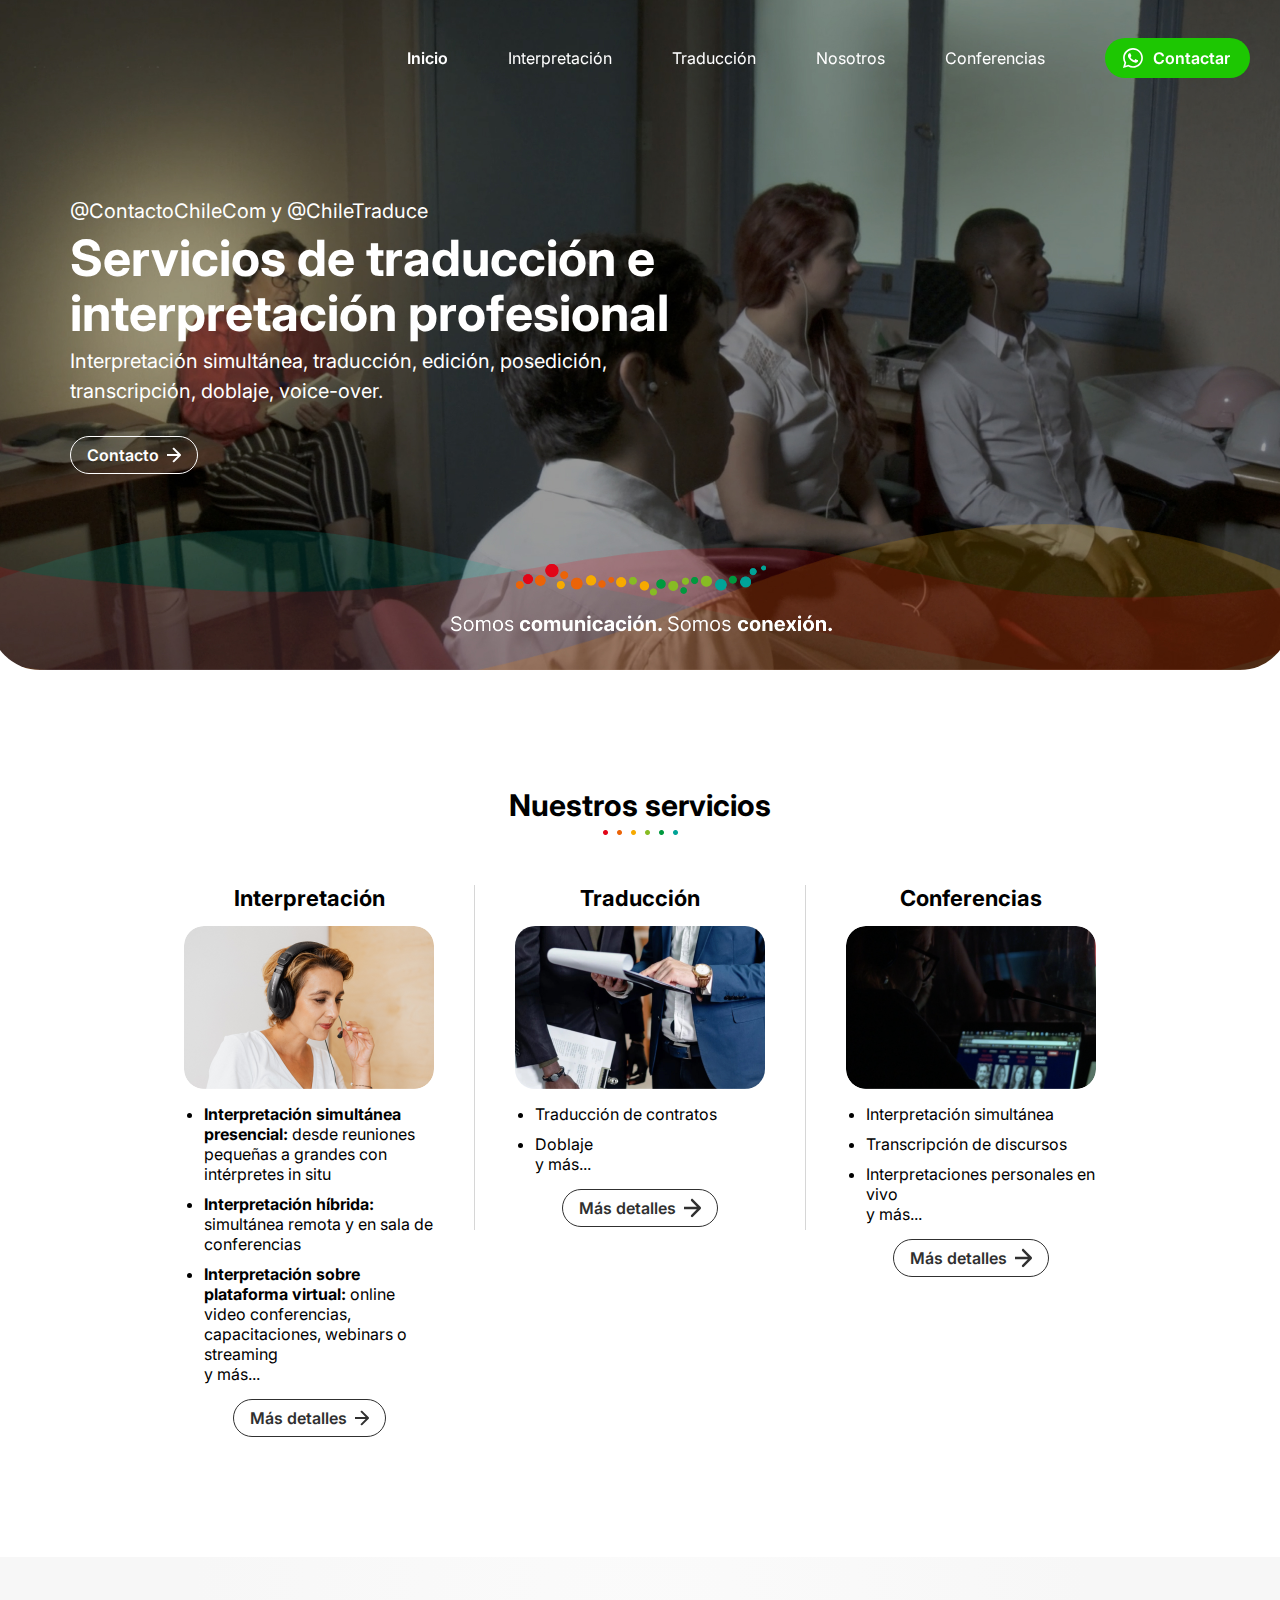
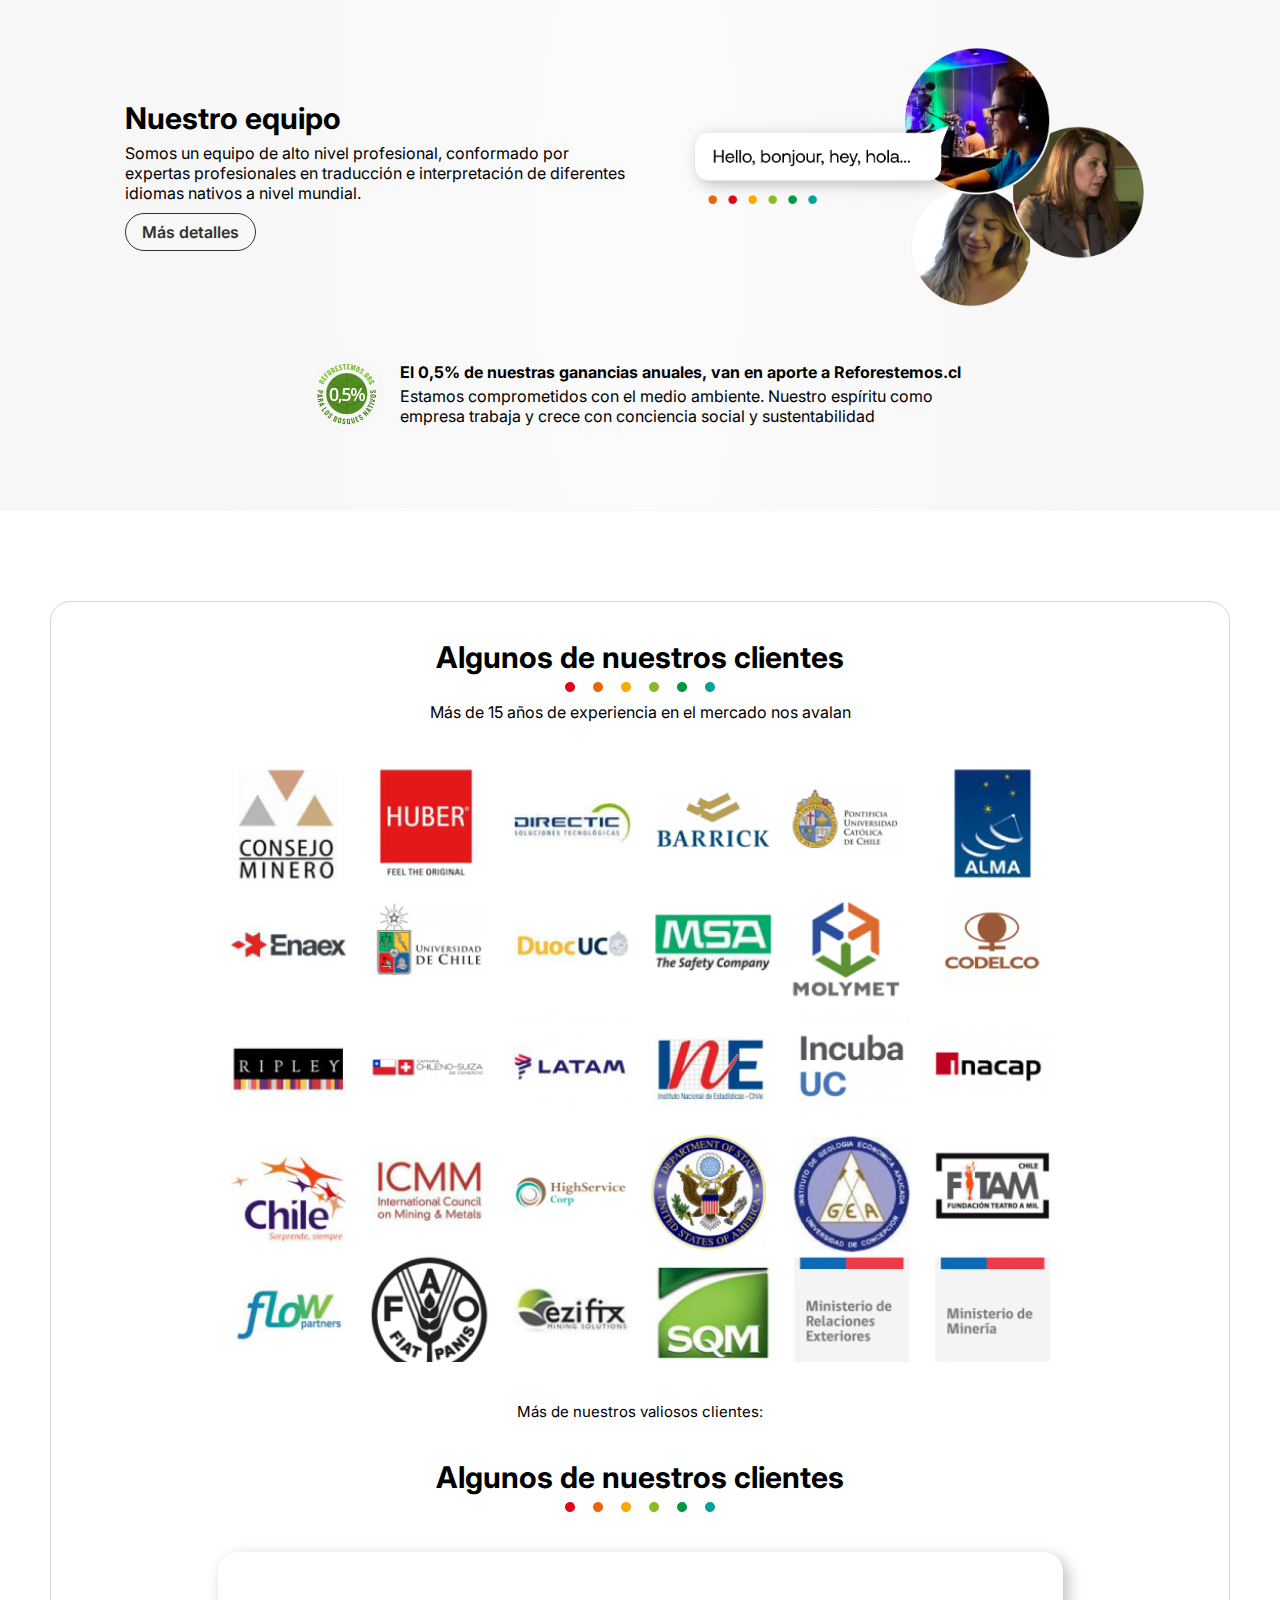
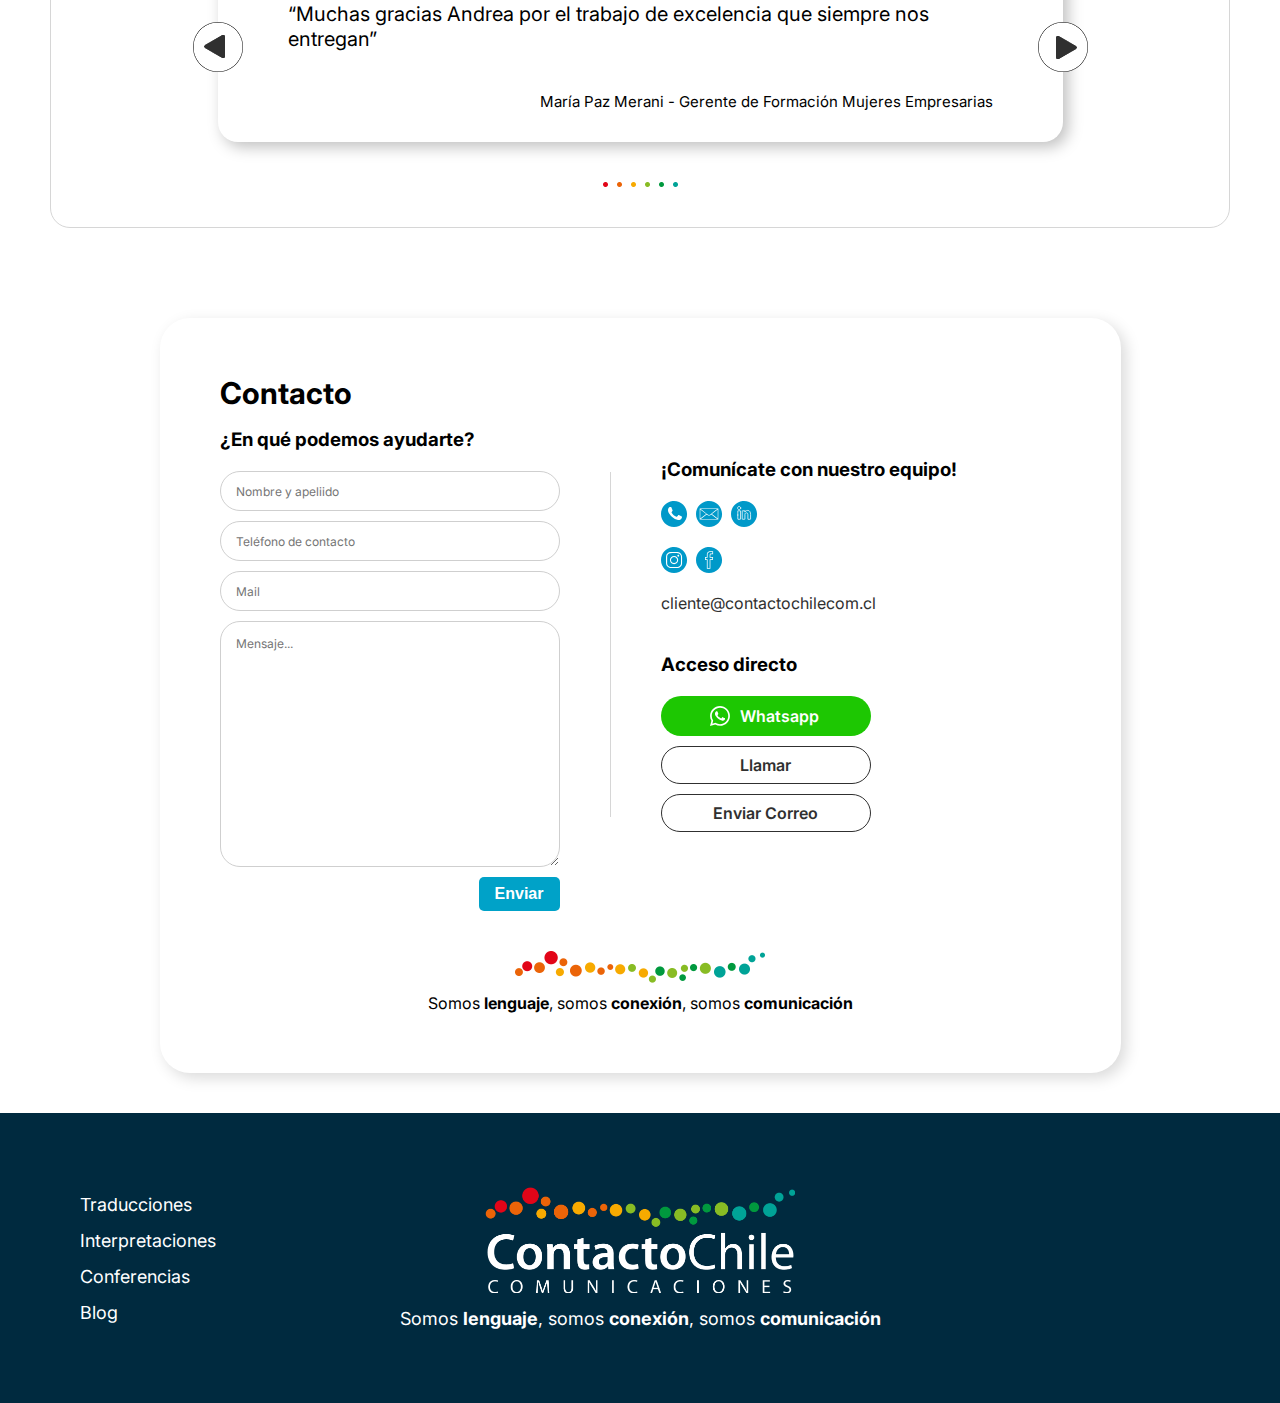
==== index.html @ b227bb46 "avances en modificaciones" ====
<!DOCTYPE html>
<html lang="en">
<head>
    <meta charset="UTF-8">
    <meta http-equiv="X-UA-Compatible" content="IE=edge">
    <meta name="viewport" content="width=device-width, initial-scale=1.0">
    <link rel="stylesheet" href="estilos.css">
    <title>Contacto Chile - Inicio</title>
</head>
<body>
   
    <header id="mainHeader">
        <div class="navbar_container">
            <img src="img/logo_bg-negro.gif" alt="">
            <div class="navbar_opciones">
                <a href="index.html" class="navbar_item navbar_active">Inicio</a>
                <a href="interpretacion.html" class="navbar_item">Interpretación</a>
                <a href="traduccion.html" class="navbar_item ">Traducción</a>
                <a href="nosotros.html" class="navbar_item">Nosotros</a>
                <a href="conferencias.html" class="navbar_item">Conferencias</a>
                <a href="https://api.whatsapp.com/send?phone=56999793376&text=Hola+ContactoChile+Comunicaciones" class="btn btn-contacto"><img src="img/whatsapp.svg" alt="">Contactar</a>
            </div>
        </div>
    </header>

    <div class="banner_container">
        <div class="banner_content">
            <div class="banner_text">
                <p>@ContactoChileCom y @ChileTraduce</p>
                <h1>Servicios de traducción e interpretación profesional </h1>
                <p>Interpretación simultánea, traducción, edición, posedición, transcripción, doblaje, voice-over.</p>
            </div>
            <a href="#contacto" id="contactoLink" class="btn btn-secondary"><p>Contacto</p><img src="img/arrow-right_2.svg" alt=""></a>
        </div>
        <video autoplay="" muted="" loop="" id="myVideo" src="img/banner_principal.mp4"></video>
    </div>

    <div class="internalizacion_container">
        <div class="internalizacion_titulo">
            <h2>Nuestros servicios</h2>
            <img src="img/puntos_2.png" alt="">
        </div>
        <div class="cards_container">
            <div class="card">
                <h3 class="servicios-title">Interpretación</h3>
                <img src="img/img_01.png" alt="">
                <ul>
                    <li><b>Interpretación simultánea presencial:</b> desde reuniones pequeñas a grandes con intérpretes in situ</li>
                    <li><b>Interpretación híbrida:</b> simultánea remota y en sala de conferencias</li>
                    <li><b>Interpretación sobre plataforma virtual:</b> online video conferencias, capacitaciones, webinars o streaming<br>y más...</li>
                </ul>
                <a href="interpretacion.html" class="btn btn-terciary"><p>Más detalles</p><img src="img/arrow-right_3.svg" alt=""></a>
            </div>
            <div class="divider-vertical"></div>
            <div class="card">
                <h3 class="servicios-title">Traducción</h3>
                <img src="img/img_02.jpg" alt="">
                <ul>
                    <li>Traducción de contratos</li>
                    <li>Doblaje<br>y más...</li>
                </ul>
                <a href="traduccion.html" class="btn btn-terciary"><p>Más detalles</p><img src="img/arrow-right_3.svg" alt=""></a>
            </div>
            <div class="divider-vertical"></div>
            <div class="card">
                <h3 class="servicios-title">Conferencias </h3>
                <img src="img/img_03.png" alt="">
                <ul>
                    <li>Interpretación simultánea</li>
                    <li>Transcripción de discursos</li>
                    <li>Interpretaciones personales en vivo<br>y más...</li>
                </ul>
                <a href="conferencias.html" class="btn btn-terciary"><p>Más detalles</p><img src="img/arrow-right_3.svg" alt=""></a>
            </div>
        </div>
    </div>

    <div class="equipo_container">
        <div class="nuestro-equipo">
            <div class="textos">
                <h2>Nuestro equipo</h2>
                <p>Somos un equipo de alto nivel profesional, conformado por expertas profesionales en traducción e interpretación de diferentes idiomas nativos a nivel mundial.</p>
                <a href="equipos.html" class="btn btn-terciary">Más detalles</a>
            </div>
            <img src="img/hello.png" alt="">
        </div>
        <div class="sello">
            <img src="img/sello.png" alt="">
            <div class="sello_texto">
                <p><b>El 0,5% de nuestras ganancias anuales, van en aporte a Reforestemos.cl</b></p>
                <p>Estamos comprometidos con el medio ambiente. Nuestro espíritu como empresa trabaja y crece con conciencia social y sustentabilidad</p>
            </div>
        </div>
    </div>

    <div class="clientes_background">
        <div class="clientes_container">
            <div class="section_titulo">
                <h2>Algunos de nuestros clientes</h2>
                <img src="img/puntos_2.png" alt="">
                <p>Más de 15 años de experiencia en el mercado nos avalan</p>
            </div>
            <div class="banner_cliente">

            </div>
            <p>Más de nuestros valiosos clientes:</p>

            <div class="section_titulo">
                <h2>Algunos de nuestros clientes</h2>
                <img src="img/puntos_2.png" alt="">
            </div>
            <div class="card-comentario_container">
                <img src="img/arrow-left.png" alt="" class="arrow_left">
                <img src="img/arrow-right.png" alt="" class="arrow_right">
                <p class="comentario"></p>
                <p class="persona"></p>
            </div>
            <img src="img/puntos_2.png" alt="">
        </div><!-- Fin clientes_container -->
    </div>


    <div class="contacto_container" id="contacto">
        <div class="form_container">
            <form action="">
                <h2>Contacto</h2>
                <h3>¿En qué podemos ayudarte?</h3>
                <div class="content">
                    <input type="text" name="" id="" placeholder="Nombre y apeliido">
                    <input type="text" name="" id="" placeholder="Teléfono de contacto">
                    <input type="text" name="" id="" placeholder="Mail">
                    <textarea name="" id="" placeholder="Mensaje..."></textarea>
                    <button class="btn-form">Enviar</button>
                </div>
            </form>
            <div class="divider-vertical"></div>
            <div class="form_datos">
                <div class="contactos_container">
                    <h3>¡Comunícate con nuestro equipo!</h3>
                    <div class="content">
                        <div class="row_redes-sociales">
                            <a href="callto:+56999793376" target="_blank"><img src="img/icon-call.svg" alt=""></a>
                            <a href="mailto:andrea@contactochilecom.cl" target="_blank"><img src="img/icon-email.svg" alt=""></a>
                            <a href="https://www.linkedin.com/company/contactochile/" target="_blank"><img src="img/icon-linkedin.svg" alt=""></a>
                        </div>                        
                        <div class="row_redes-sociales">
                            <a href="https://www.instagram.com/contactochilecom/" target="_blank"><img src="img/icon-instagram.svg" alt=""></a>
                            <a href="https://web.facebook.com/ChileTraduce?_rdc=1&_rdr" target="_blank"><img src="img/icon-facebook.svg" alt=""></a>
                        </div>
                        <a href="mailto:cliente@contactochilecom.cl" target="_blank">cliente@contactochilecom.cl</a>
                    </div>
                </div>
                <div class="acceso-directo_container">
                    <h3>Acceso directo</h3>
                    <div class="content">
                        <a href="https://api.whatsapp.com/send?phone=56999793376&text=Hola+ContactoChile+Comunicaciones" class="btn btn-contacto"><img src="img/whatsapp.svg" alt="">Whatsapp</a>
                        <a href="callto:+56999793376" class="btn btn-terciary">Llamar</a>
                        <a href="" class="btn btn-terciary">Enviar Correo</a>
                    </div>
                </div>
            </div>
        </div>
        <div class="puntos">
            <img src="img/puntos.png" alt="">
            <p>Somos <b>lenguaje</b>, somos <b>conexión</b>, somos <b>comunicación</b></p>
        </div>
    </div>

    <footer>
        <div class="footer_content">
            <img src="img/logo.png" alt="">
            <p>Somos <b>lenguaje</b>, somos <b>conexión</b>, somos <b>comunicación</b></p>
        </div>
        <div class="footer_list">
            <a href="traduccion.html">Traducciones</a>
            <a href="interpretacion.html">Interpretaciones</a>
            <a href="conferencias.html">Conferencias</a>
            <a href="">Blog</a>
        </div>
    </footer> 
    <script src="comentarios.js"></script>
    <script src="main.js"></script>
    <script src="contacto.js"></script>


</body>
</html>
---- estilos.css ----
@import url('https://fonts.googleapis.com/css2?family=Inter:wght@400;600;700;800&display=swap');

:root{
    --title_color: #489AFE;
    --text_color: #636363;
    --primary-button_color: #318DFE;
    --primary-button_color-hover: #246DC8;
    --secondary-button_color: rgba(49, 141, 254, 0.1);
    --terciary-button_color: #318DFE;
    --border-radius_buttons: 8px;
    --container-width: 1080px;
    --footer-color: #002A3F;
}

*{
    padding: 0;
    margin: 0;
    box-sizing: border-box;
}


body{
    width: 100vw;
    display: flex;
    flex-direction: column;
    align-items: center;
    justify-content: flex-start;
    font-family: 'Inter', sans-serif;
    gap: 40px;
}

#mainHeader {
    position: fixed;
    top: 0;
    left: 0;
    right: 0;
    height: 115px;
    z-index: 1000;
    transition: height 0.3s ease, background-color 0.3s ease;
  }
  
  /* Añade esta clase cuando se haga scroll */
  .header-scrolled {
    height: 60px !important;
    background-color: #202020aa;
    transition: height 0.3s ease, background-color 0.3s ease;
  }
  

header{
    position: absolute;
    width: 100%;
    display: flex;
    justify-content: center;
    top: 0;
    z-index: 10;
}

h1{
    font-weight: 700;
    font-size: 50px;
    line-height: 55px;
}

h2{
    font-weight: 700;
    font-size: 30px;
    line-height: 30px;
}

.navbar_container{
    width: 1300px;
    display: flex;
    justify-content: space-between;
    align-items: center;
}

.navbar_container>img{
    height: 80px;
}

.navbar_opciones{
    width: 1300px;
    height: 115px;
    display: flex;
    gap: 60px;
    justify-content: flex-end;
    align-items: center;
    padding: 40px;
}

.navbar_container-page{
    width: 1300px;
    height: 115px;
    display: flex;
    gap: 60px;
    justify-content: flex-end;
    align-items: center;
    padding: 40px;

}

.navbar_container .navbar_item{
    text-decoration: none;
    color: white;
    font-size: 16px;
}

.navbar_container-page .navbar_item{
    text-decoration: none;
    color: #303030;
    font-size: 16px;
}


.navbar_active{
    font-weight: 600;
}

.btn{
    padding: 8px 16px;
    max-height: 40px;
    text-decoration: none;
    font-weight: 600;
    font-size: 16px;
    border-radius: 20px;
    display: flex;
    gap: 8px;
    justify-content: center;
    width: min-content;
}

.btn p{
    width: max-content;
}

.btn-contacto{
    background-color: #1DC702;
    color: white;
    display: flex;
    align-items: center;
    gap: 8px;
    padding-right: 20px;
}

.btn-contacto img{
    width: 24px;
}

.btn-secondary{
    border: 1px solid white;
    color: white;
}

.btn-terciary{
    border: 1px solid #303030;
    color: #303030;
    width: fit-content;
}

.banner_container{
    width: 1300px;
    height: 670px;
    background-image: url(img/banner_principal.jpg);
    background-size: cover;
    display: flex;
    justify-content: flex-start;
    align-items: center;
    border-radius: 0px 0px 50px 50px;
    position: relative;
    overflow: hidden;
}

.banner_container video{
    width: 100%;
    position: absolute;
    top: 0;
    margin: auto;
    z-index: 0;
}


.banner_content{
    width: 725px;
    display: flex;
    flex-direction: column;
    gap: 30px;
    position: absolute;
    z-index: 1;
    padding-left: 80px;
}

.banner_text{
    display: flex;
    flex-direction: column;
    gap: 5px;
}

.banner_text h1, .banner_text p{
    color: white;
}

.banner_text p{
    font-size: 20px;
    line-height: 30px;
}

.internalizacion_container{
    display: flex;
    flex-direction: column;
    gap: 50px;
    padding: 80px;
    align-items: center;
}

.internalizacion_titulo{
    display: flex;
    flex-direction: column;
    gap: 10px;
    align-items: center;
    text-align: center;
    max-width: 1000px;
}

.section_titulo{
    display: flex;
    flex-direction: column;
    gap: 10px;
    align-items: center;
}

.servicios-title{
    font-size: 22px;
}

.internalizacion_container>.cards_container{
    display: flex;
    gap: 40px;
}

.internalizacion_container .card{
    display: flex;
    flex-direction: column;
    gap: 15px;
    align-items: center;
}

.internalizacion_titulo>img{
    width: 75px;
}

.internalizacion_container .card>img{
    width: 250px;
}

.divider-vertical{
    height: 345px;
    width: 1px;
    background-color: #D6D6D6;
}

.equipo_container{
    display: flex;
    flex-direction: column;
    align-items: center;
    justify-content: center;
    width: 100%;
    gap: 40px;
    padding: 80px;
    background: radial-gradient(35.31% 292.9% at 50% 50%, #FBFBFB 0%, #F7F7F7 100%);
}

.nuestro-equipo{
    display: flex;
    align-items: center;
    gap: 50px;
    width: 1030px;

}

.nuestro-equipo img{
    width: 480px;
}

.nuestro-equipo>.textos{
    display: flex;
    flex-direction: column;
    gap: 10px;
}

.equipo_container .sello{
    display: flex;
    align-items: center;
    gap: 15px;
    max-width: 660px;
}

.equipo_container .sello>img{
    width: 75px;
}

.equipo_container .sello>p{
    font-size: 12px;
}

.sello_texto{
    display: flex;
    flex-direction: column;
    gap: 4px;
}

.row_redes-sociales{
    display: flex;
    gap: 8px;
}


footer{
    width: 100%;
    height: 290px;
    background-color: #002A3F;
    display: flex;
    flex-direction: column;
    justify-content: center;
    align-items: center;
    gap: 15px;
    position: relative;
}

.footer_content{
    display: flex;
    flex-direction: column;
    justify-content: center;
    align-items: center;
    gap: 15px;
}

footer img{
    width: 310px;
}

footer p{
    color: white;
    font-size: 18px;
}

footer a{
    text-decoration: none;
    color: white;
    font-size: 18px;
}

.footer_list{
    width: 100%;
    height: 290px;
    display: flex;
    flex-direction: column;
    justify-content: center;
    align-items: flex-start;
    gap: 15px;
    position: absolute;
    top: 0;
    left: 0;
    padding: 80px;
}

.clientes_background{
    width: 100%;
    padding: 50px;
    display: flex;
    justify-content: center;
    align-items: center;
}

.clientes_container{
    width: 1200px;
    border: 1px solid #D6D6D6;
    border-radius: 20px;
    display: flex;
    flex-direction: column;
    align-items: center;
    gap: 40px;
    padding: 40px;
}

.banner_cliente{
    width: 845px;
    height: 600px;
    background-image: url(img/logos_desktop.png);
    background-size: cover;
    border-radius: 20px;
}

.clientes_container>p{
    max-width: 700px;
    text-align: center;
    font-weight: 400;
    font-size: 15px;
    line-height: 20px;
}

.card-comentario_container{
    display: flex;
    flex-direction: column;
    gap: 40px;
    padding: 50px 70px 30px 70px;
    width: 845px;
    background: #FFFFFF;
    box-shadow: 5px 5px 15px rgba(0, 0, 0, 0.25);
    border-radius: 20px;
    position: relative;
}

.card-comentario_container .comentario{
    font-weight: 400;
    font-size: 20px;
    line-height: 25px;
}

.card-comentario_container .persona{
    font-weight: 400;
    font-size: 15px;
    line-height: 20px;
    text-align: right;
}

.arrow_left{
    width: 50px;
    position: absolute;
    left: -25px;
    top: 0;
    bottom: 0;
    margin: auto;
}

.arrow_right{
    width: 50px;
    position: absolute;
    right: -25px;
    top: 0;
    bottom: 0;
    margin: auto;
}

.comentario_footer{
    font-weight: 400;
    font-size: 5px;
    line-height: 20px;
    text-align: center;
    color: #ADADAD;

}

.clientes_container>img{
    width: 75px;
}


.form_container{
    display: flex;
    justify-content: center;
    align-items: center;
    background-color: white;
    border-radius: 5px;
    gap: 50px;
}

form, .contactos_container, .acceso-directo_container {
    display: flex;
    flex-direction: column;
    gap: 20px;
}

form{
    width: 340px;
}

form input{
    background: #FFFFFF;
    border: 1px solid #CFCFCF;
    border-radius: 20px;
    display: flex;
    justify-content: flex-start;
    align-items: center;
    padding: 15px;
    color: #CFCFCF;
    height: 40px;
    font-family: 'Inter';
    font-style: normal;
    font-weight: 400;
    font-size: 12px;
    line-height:12px;
}

form textarea{
    background: #FFFFFF;
    border: 1px solid #CFCFCF;
    border-radius: 20px;
    display: flex;
    justify-content: flex-start;
    align-items: flex-start;
    padding: 15px;
    color: #CFCFCF;
    height: 246px;
    
    font-family: 'Inter';
    font-style: normal;
    font-weight: 400;
    font-size: 12px;
    line-height: 14px;
    overflow: hidden;
}

.form_datos{
    display: flex;
    flex-direction: column;
    gap: 40px;
    width: 400px;
}


form>.content{
    display: flex;
    flex-direction: column;
    gap: 10px;
    align-items: flex-end ;
}

form>.content>input, form>.content>textarea{
    width: 100%;
}

.contactos_container>.content{
    display: flex;
    flex-direction: column;
    gap: 15px;
}

.contactos_container>.content>a>img{
    width: 26px;
    
}

.contactos_container>.content>a{
    display: flex;
    gap: 10px;
    text-decoration: none;
    color: #303030;
    align-items: center;
}

.acceso-directo_container>.content{
    width: 210px;
    display: flex;
    flex-direction: column;
    gap: 10px;
}

.acceso-directo_container>.content .btn{
    width: 100% !important;
}

.btn-form{
    padding: 8px 16px;
    max-height: 40px;
    text-decoration: none;
    font-weight: 600;
    font-size: 16px;
    border-radius: 5px;
    display: flex;
    gap: 8px;
    justify-content: center;
    width: min-content;
    background: #00A2C8;
    border: none;
    color: white;
}


.contacto_container{
    display: flex;
    flex-direction: column;
    gap: 40px;
    align-items:  center;
    padding: 60px;
    background: #FFFFFF;
    box-shadow: 5px 5px 15px rgba(0, 0, 0, 0.15);
    border-radius: 30px;
}

.contacto_container>.puntos>img{
    width: 250px;
}

.contacto_container>.puntos{
    display: flex;
    flex-direction: column;
    gap: 10px;
    align-items: center;
}

.internalizacion_container>.cards_container>.card>ul{
    display: flex;
    flex-direction: column;
    gap: 10px;
    padding-left: 20px;
    width: 250px;
}


.internalizacion_container>.cards_container>.card>img{
    border-radius: 20px;
}

.arrow_left, .arrow_right {
      cursor: pointer;
    }

@media screen and (max-width: 980px) {
    footer, .footer_content{
        flex-direction: column;
        height: auto;
        position: initial !important;
    }

    footer{
        padding: 60px 30px;
        text-align: center;
        gap: 40px;
    }

    .footer_content{
        gap: 20px;
    }

    .footer_list{
        position: fixed;
        height: auto !important;
        position: initial;
        align-items: center;
        padding: 0;
    }


    .contacto_container, .clientes_background{
        box-shadow: none;
        padding: 0;
    }

    .form_container{
        flex-direction: column;
    }

    .form_container>.divider-vertical{
        display: none;
    }

    .form_datos{
        width: 100%;
    }

    .form_datos .content{
        width: 100%;
    }

    .form_datos .content a{
        width: 100%;
        height: 48px;
    }

    .puntos, .acceso-directo_container{
        text-align: center;
    }
    .clientes_container, .section_titulo, .card-comentario_container
    {
        width: 100%;
    }
    .banner_cliente{
        background-image: url(img/logos_mobile.png);
        background-size: contain;
        width: 100%;
    }

    .clientes_container{
        padding: 20px;
        border: none;
    }

    .clientes_container .section_titulo{
        text-align: center;
    }

    .card-comentario_container{
        padding: 30px;
        gap: 20px;
        width: 98%;
    }

    .card-comentario_container>img{
        width: 40px;
    }

    .card-comentario_container .comentario{
        font-size: 15px;
        line-height: 18px;
    }

    .card-comentario_container .persona{
        font-size: 12px;
        line-height: 15px;
    }

    .card-comentario_container .arrow_left{
        left: -20px;
    }

    .card-comentario_container .arrow_right{
        right: -20px;
    }

    .form_container h2, .form_container h3{
        text-align: center;
    }

    .equipo_container{
        padding: 30px 15px;
    }

    .equipo_container .nuestro-equipo{
        flex-direction: column;
        width: 100%;
    }

    .equipo_container .nuestro-equipo img{
        width: 90%;
    }

    .equipo_container .sello{
        width: 100%;
        flex-direction: column;
        gap: 10px;
        text-align: center;
    }

    .equipo_container .textos{
        align-items: center;
        text-align: center;
    }

    .internalizacion_container{
        padding: 15px;
    }

    .internalizacion_container .cards_container{
        flex-direction: column;
    }

    .internalizacion_container .divider-vertical{
        display: none;
    }

    .internalizacion_titulo h2{
        font-size: 25px;
        line-height: 30px;
    }

    .internalizacion_container>.cards_container{
        gap: 60px;
    }

    .cards_container, .card>img, .card>ul{
        width: 100% !important;
    }

    .banner_container{
        width: 100%;
        height: 500px;
        background-image: none;
        border-radius: 0px;
    }

    .banner_container video{
        height: 100%;
        width: auto;
    }

    .banner_content{
        width: 100%;
        padding: 0px 15px;
    }

    .banner_text p{
        font-size: 16px;
        line-height: 20px;
    }

    h1{
        font-weight: 700;
        font-size: 28px;
        line-height: 30px;
    }
    
    .banner_text{
        gap: 10px;
    }

    .navbar_opciones{
        display: none;
    }
    .navbar_container{
        width: 100%;
    }

    .navbar_container>img{
        height: 60px;
    }

}
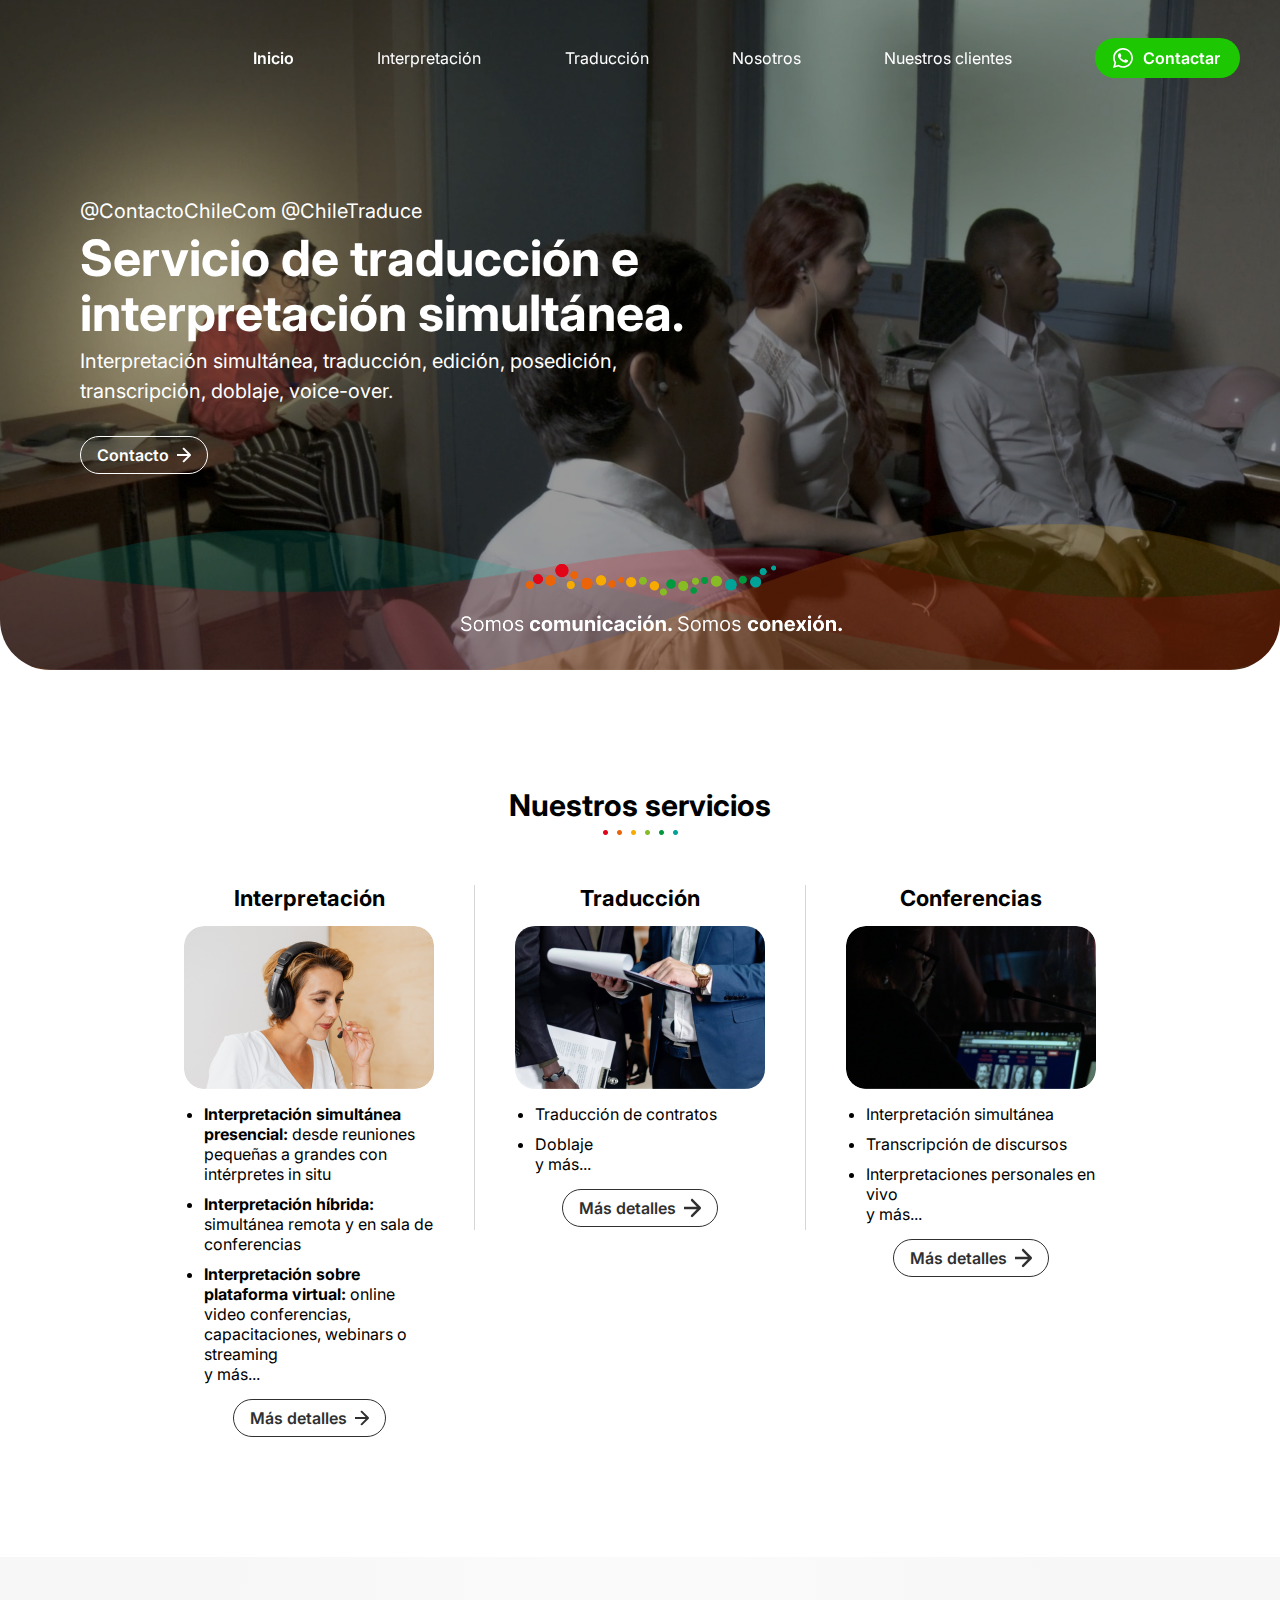
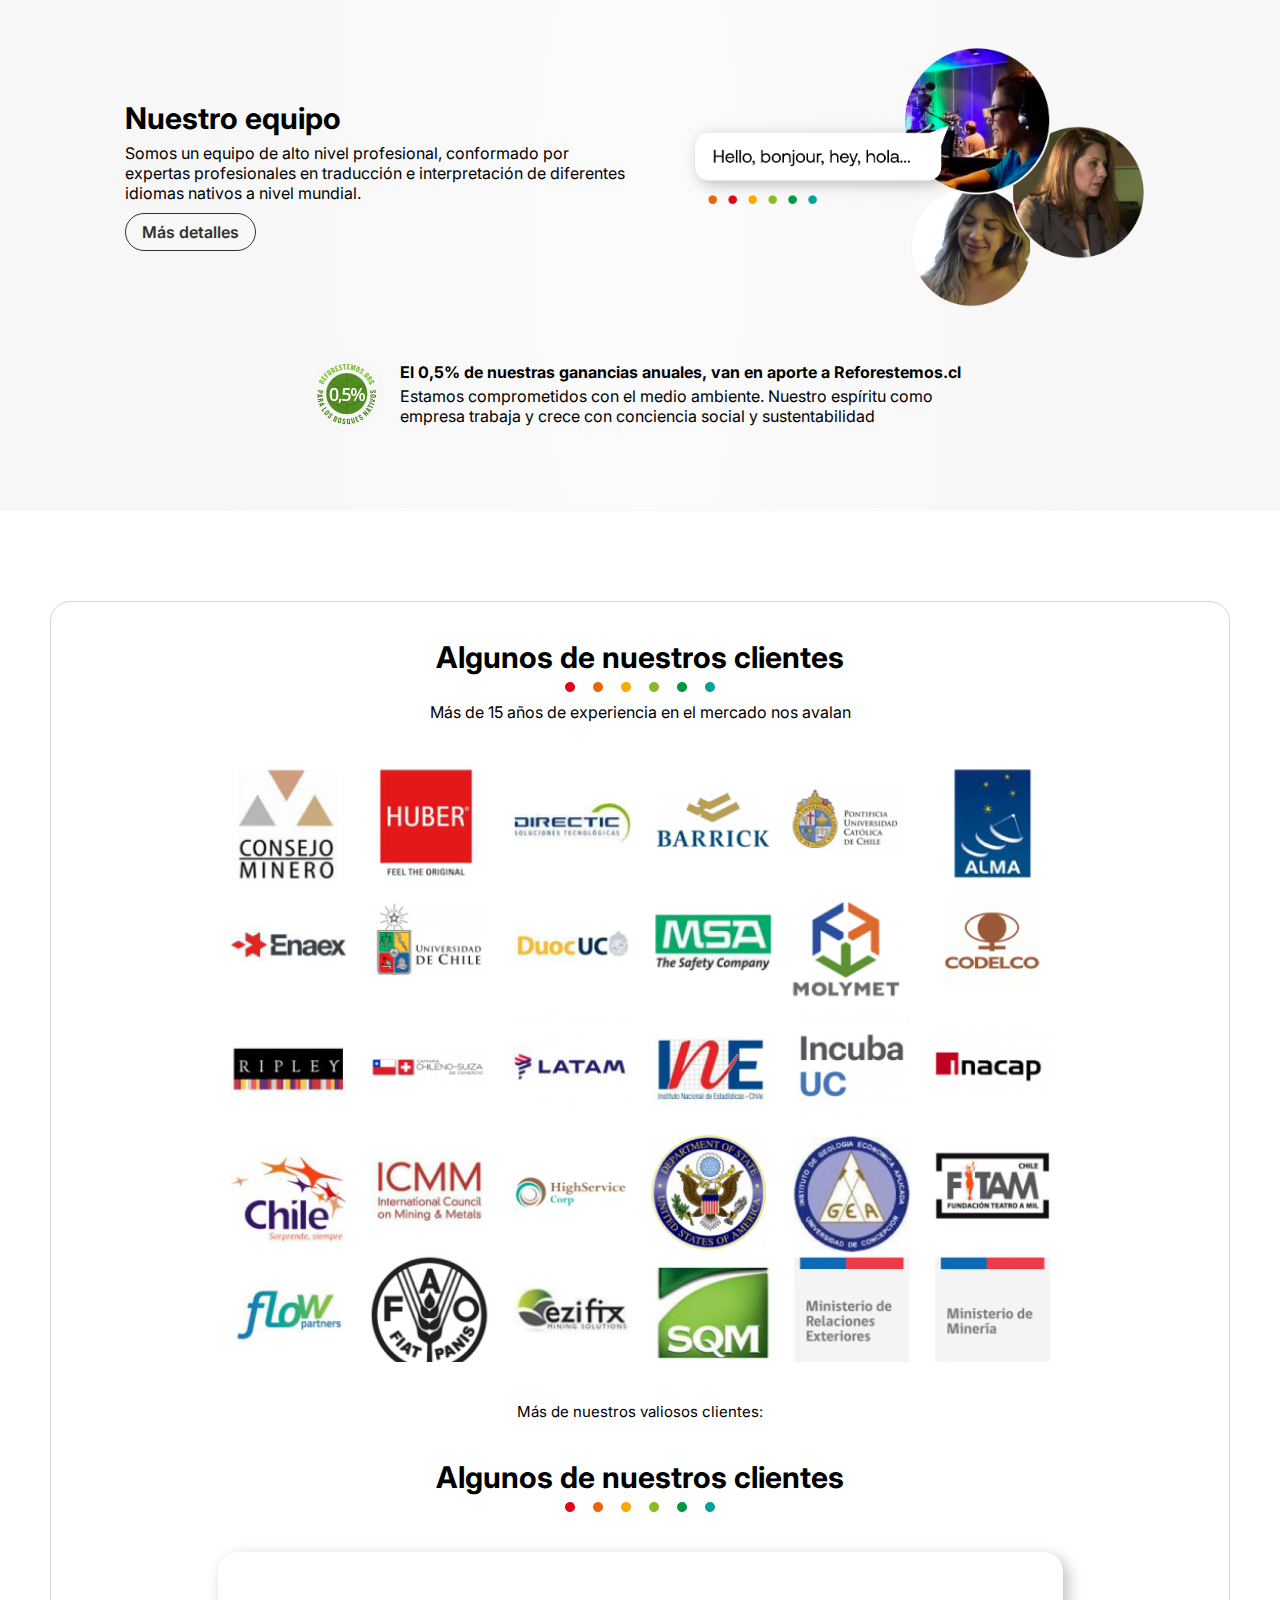
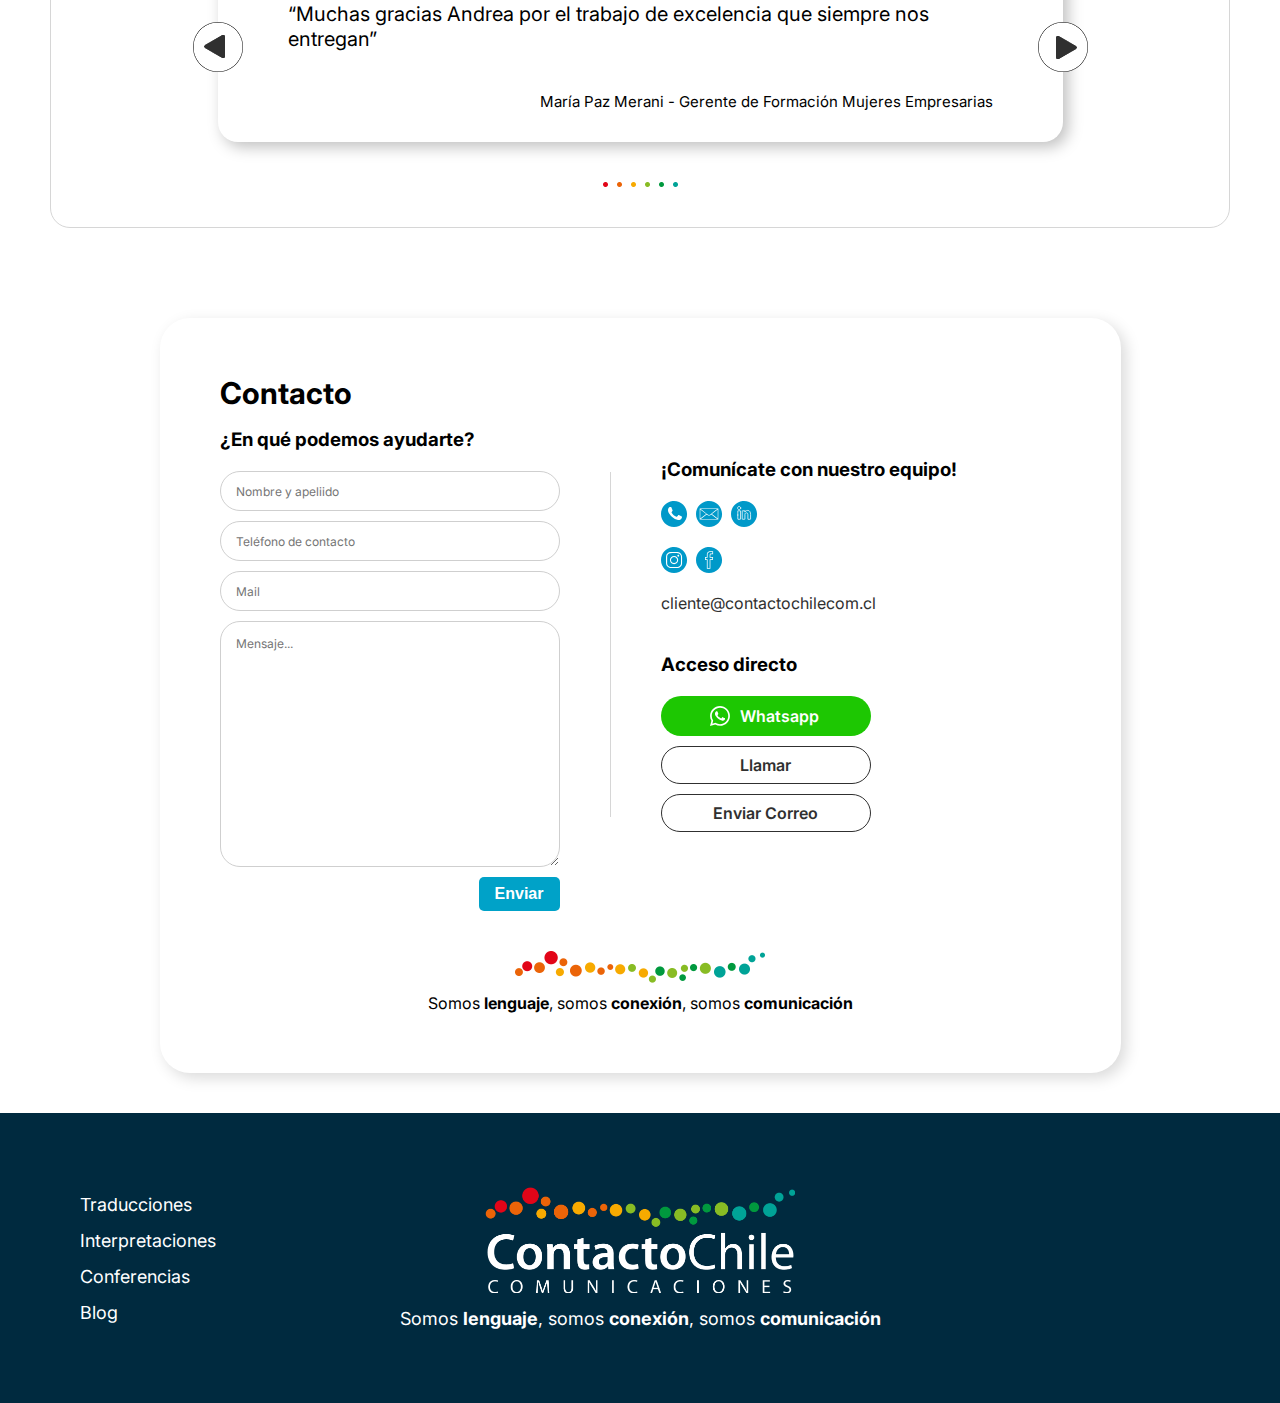
==== commit 2797975e: "Cambios segun requerimientos" ====
--- a/index.html
+++ b/index.html
@@ -5,7 +5,7 @@
     <meta http-equiv="X-UA-Compatible" content="IE=edge">
     <meta name="viewport" content="width=device-width, initial-scale=1.0">
     <link rel="stylesheet" href="estilos.css">
-    <title>Contacto Chile - Inicio</title>
+    <title>TRADUCCIÓN E INTERPRETACIÓN</title>
 </head>
 <body>
    
@@ -17,7 +17,7 @@
                 <a href="interpretacion.html" class="navbar_item">Interpretación</a>
                 <a href="traduccion.html" class="navbar_item ">Traducción</a>
                 <a href="nosotros.html" class="navbar_item">Nosotros</a>
-                <a href="conferencias.html" class="navbar_item">Conferencias</a>
+                <a href="conferencias.html" class="navbar_item">Nuestros clientes</a>
                 <a href="https://api.whatsapp.com/send?phone=56999793376&text=Hola+ContactoChile+Comunicaciones" class="btn btn-contacto"><img src="img/whatsapp.svg" alt="">Contactar</a>
             </div>
         </div>
@@ -26,13 +26,12 @@
     <div class="banner_container">
         <div class="banner_content">
             <div class="banner_text">
-                <p>@ContactoChileCom y @ChileTraduce</p>
-                <h1>Servicios de traducción e interpretación profesional </h1>
+                <p>@ContactoChileCom @ChileTraduce</p>
+                <h1>Servicio de traducción e interpretación simultánea.</h1>
                 <p>Interpretación simultánea, traducción, edición, posedición, transcripción, doblaje, voice-over.</p>
             </div>
             <a href="#contacto" id="contactoLink" class="btn btn-secondary"><p>Contacto</p><img src="img/arrow-right_2.svg" alt=""></a>
         </div>
-        <video autoplay="" muted="" loop="" id="myVideo" src="img/banner_principal.mp4"></video>
     </div>
 
     <div class="internalizacion_container">
--- a/estilos.css
+++ b/estilos.css
@@ -80,11 +80,10 @@
 }
 
 .navbar_opciones{
-    width: 1300px;
     height: 115px;
-    display: flex;
-    gap: 60px;
-    justify-content: flex-end;
+    width: 100%;
+    display: flex;
+    justify-content: space-between;
     align-items: center;
     padding: 40px;
 }
@@ -159,7 +158,8 @@
 }
 
 .banner_container{
-    width: 1300px;
+    width: 100%;
+    max-width: 1300px;
     height: 670px;
     background-image: url(img/banner_principal.jpg);
     background-size: cover;
@@ -664,7 +664,6 @@
     }
 
     .form_datos .content a{
-        width: 100%;
         height: 48px;
     }
 
@@ -770,12 +769,12 @@
 
     .cards_container, .card>img, .card>ul{
         width: 100% !important;
+        max-width: 400px;
     }
 
     .banner_container{
         width: 100%;
         height: 500px;
-        background-image: none;
         border-radius: 0px;
     }
 
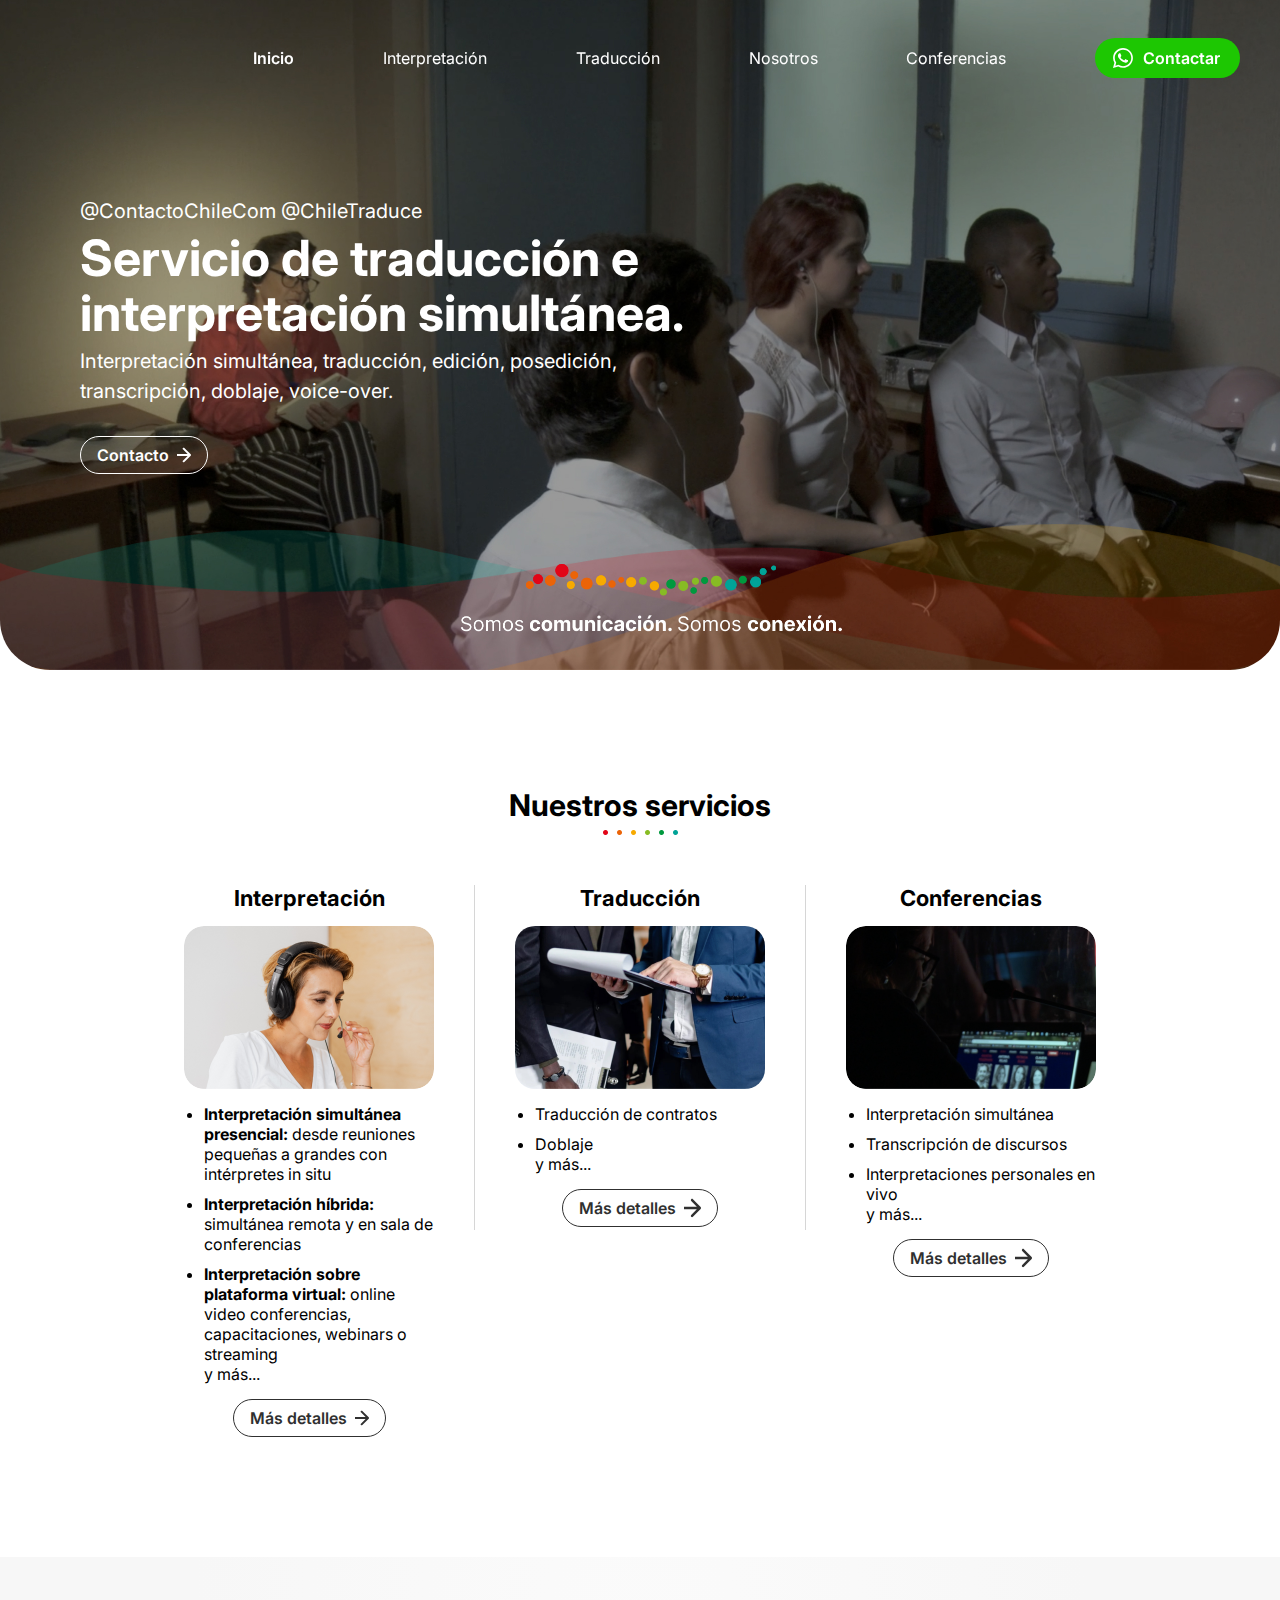
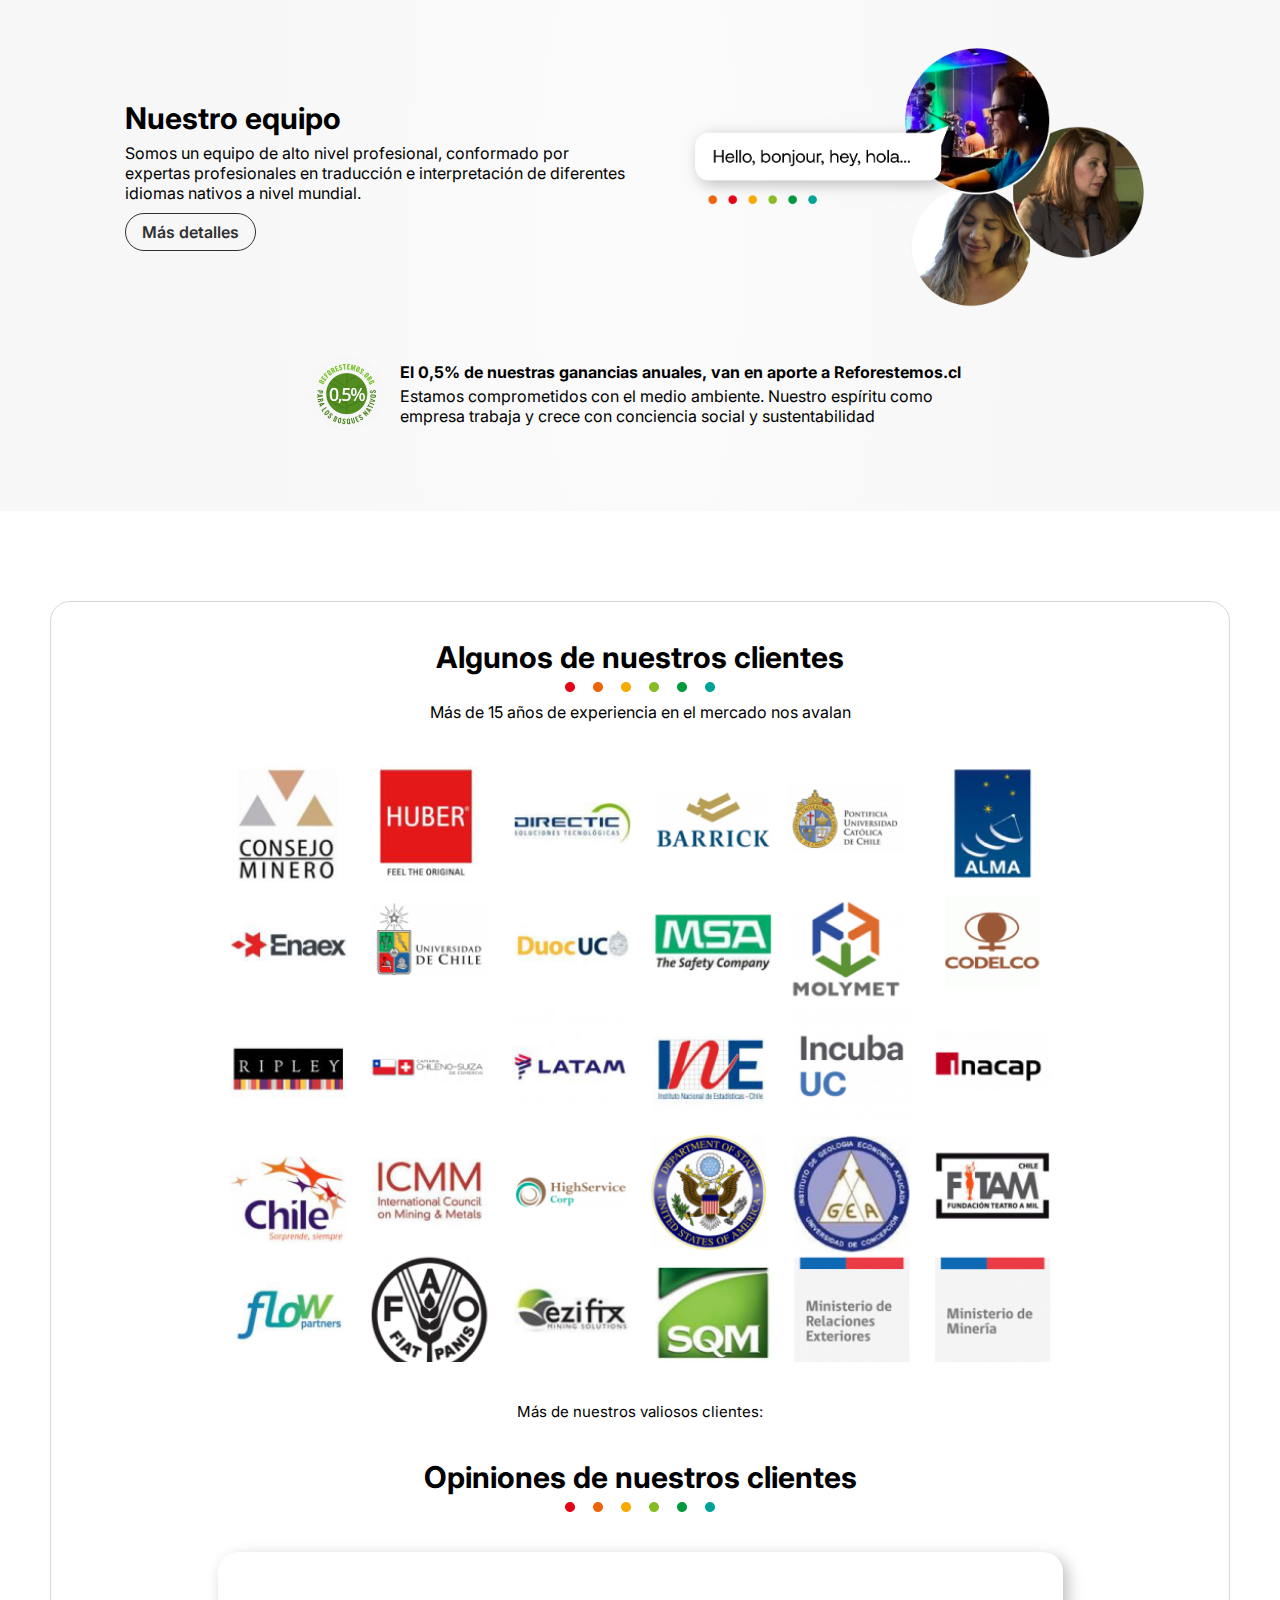
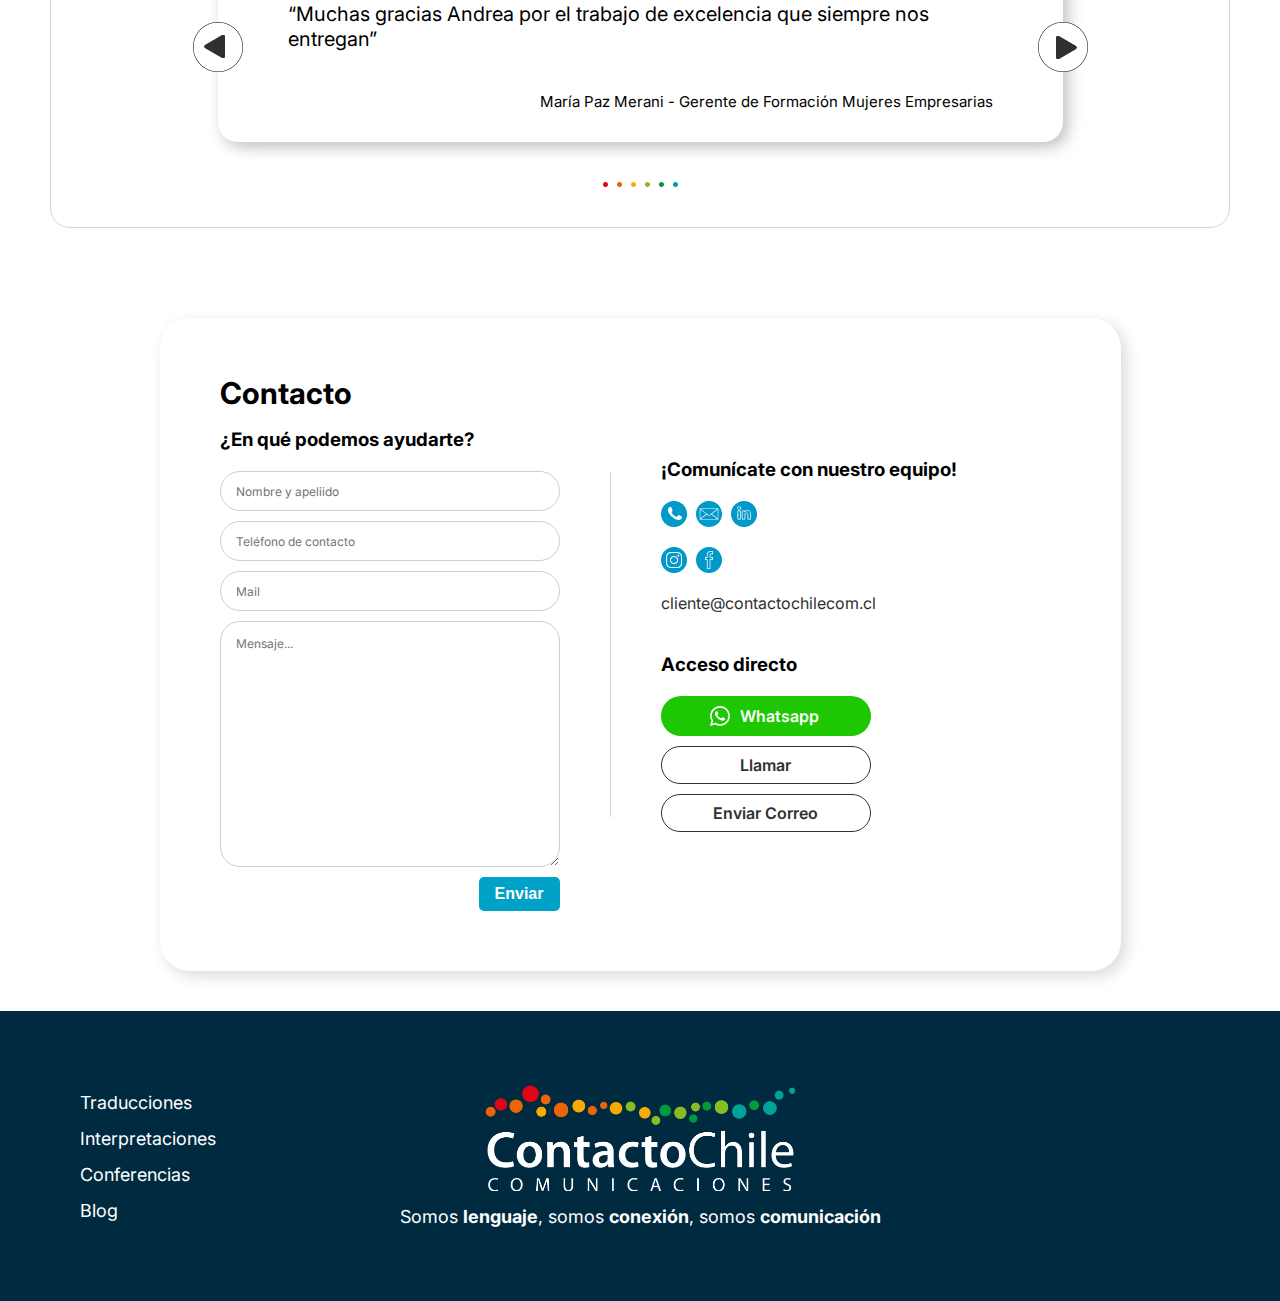
==== commit 9abd6f33: "Responsive solucionado" ====
--- a/index.html
+++ b/index.html
@@ -17,7 +17,7 @@
                 <a href="interpretacion.html" class="navbar_item">Interpretación</a>
                 <a href="traduccion.html" class="navbar_item ">Traducción</a>
                 <a href="nosotros.html" class="navbar_item">Nosotros</a>
-                <a href="conferencias.html" class="navbar_item">Nuestros clientes</a>
+                <a href="conferencias.html" class="navbar_item">Conferencias</a>
                 <a href="https://api.whatsapp.com/send?phone=56999793376&text=Hola+ContactoChile+Comunicaciones" class="btn btn-contacto"><img src="img/whatsapp.svg" alt="">Contactar</a>
             </div>
         </div>
@@ -105,7 +105,7 @@
             <p>Más de nuestros valiosos clientes:</p>
 
             <div class="section_titulo">
-                <h2>Algunos de nuestros clientes</h2>
+                <h2>Opiniones de nuestros clientes</h2>
                 <img src="img/puntos_2.png" alt="">
             </div>
             <div class="card-comentario_container">
@@ -159,10 +159,6 @@
                 </div>
             </div>
         </div>
-        <div class="puntos">
-            <img src="img/puntos.png" alt="">
-            <p>Somos <b>lenguaje</b>, somos <b>conexión</b>, somos <b>comunicación</b></p>
-        </div>
     </div>
 
     <footer>
--- a/estilos.css
+++ b/estilos.css
@@ -10,6 +10,7 @@
     --border-radius_buttons: 8px;
     --container-width: 1080px;
     --footer-color: #002A3F;
+    --max-width-mobile: 620px;
 }
 
 *{
@@ -649,6 +650,18 @@
 
     .form_container{
         flex-direction: column;
+        width: 100%;
+    }
+
+    .contacto_container{
+        padding: 30px;
+        width: 100%;
+        max-width: var(--max-width-mobile);
+    }
+
+    form{
+        width: 100%;
+        max-width: var(--max-width-mobile);
     }
 
     .form_container>.divider-vertical{
@@ -673,6 +686,7 @@
     .clientes_container, .section_titulo, .card-comentario_container
     {
         width: 100%;
+        max-width: var(--max-width-mobile);
     }
     .banner_cliente{
         background-image: url(img/logos_mobile.png);
@@ -728,6 +742,7 @@
     .equipo_container .nuestro-equipo{
         flex-direction: column;
         width: 100%;
+        max-width: var(--max-width-mobile);
     }
 
     .equipo_container .nuestro-equipo img{
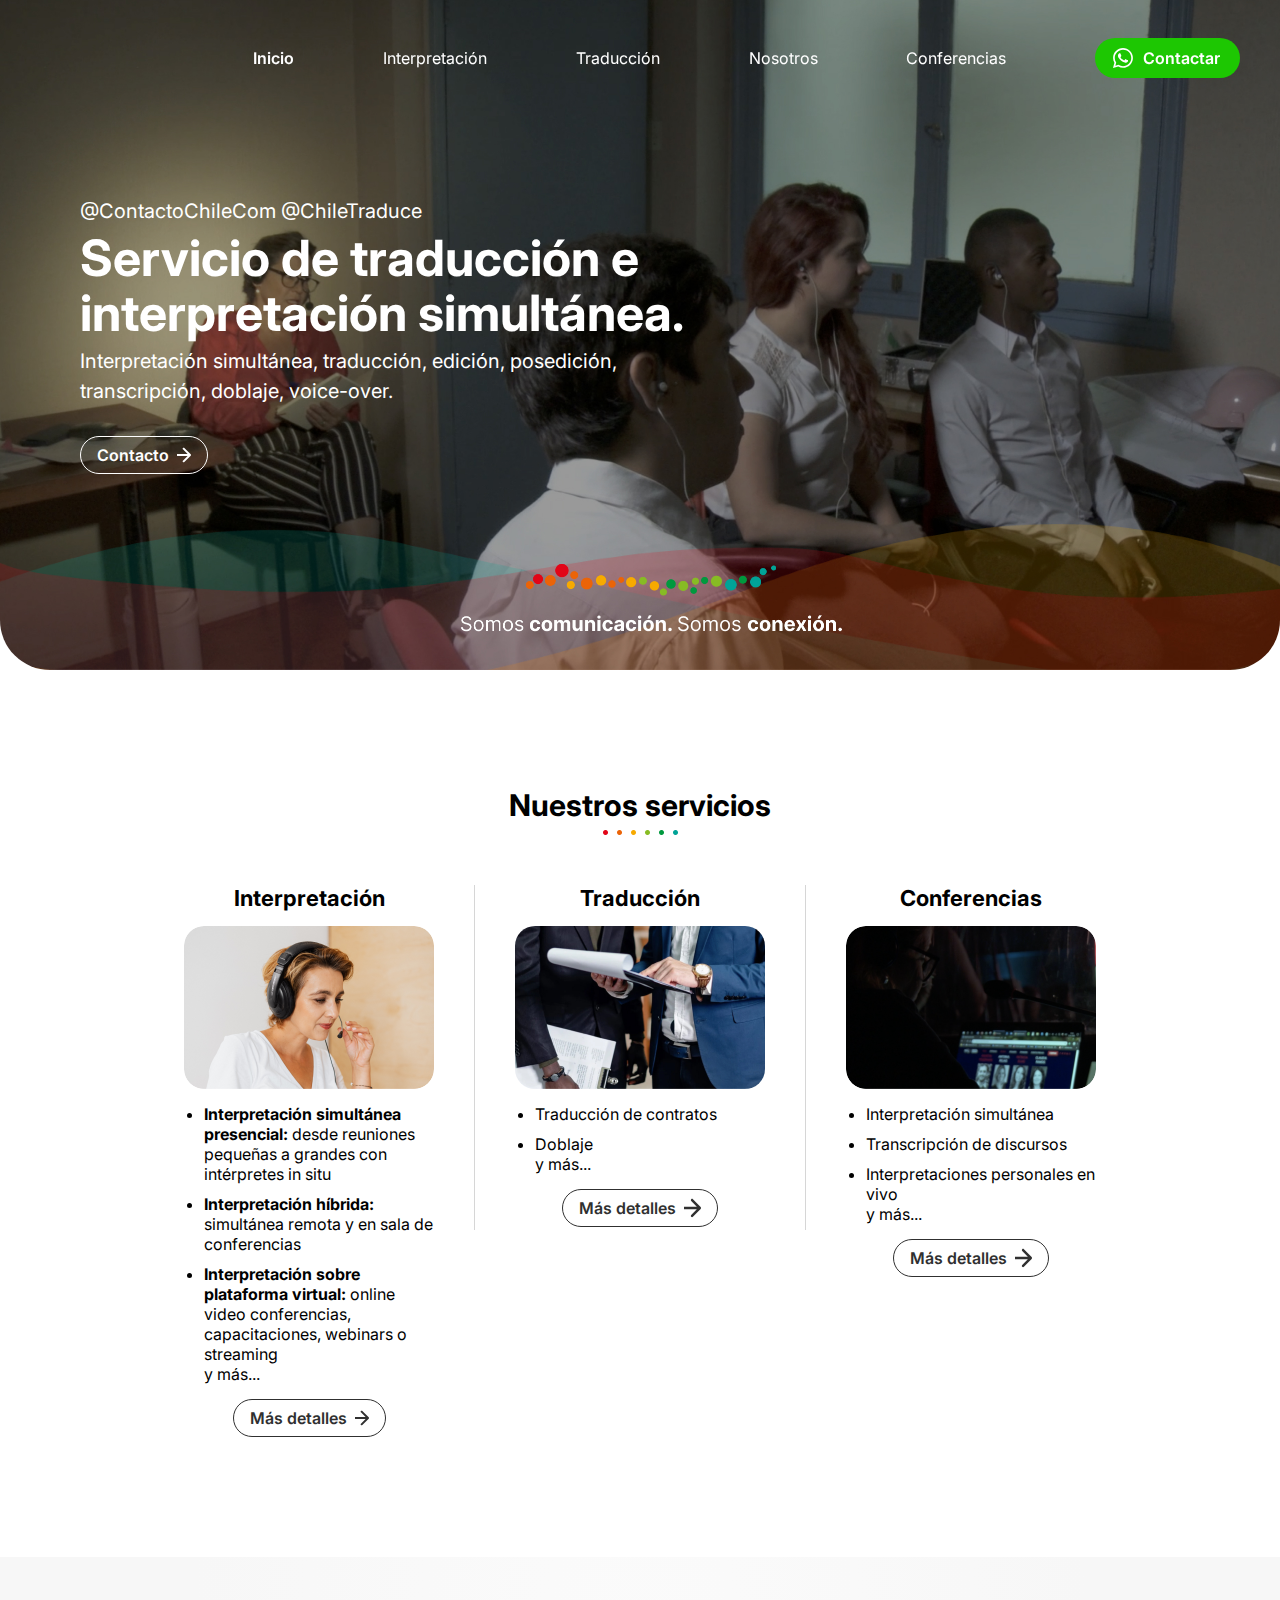
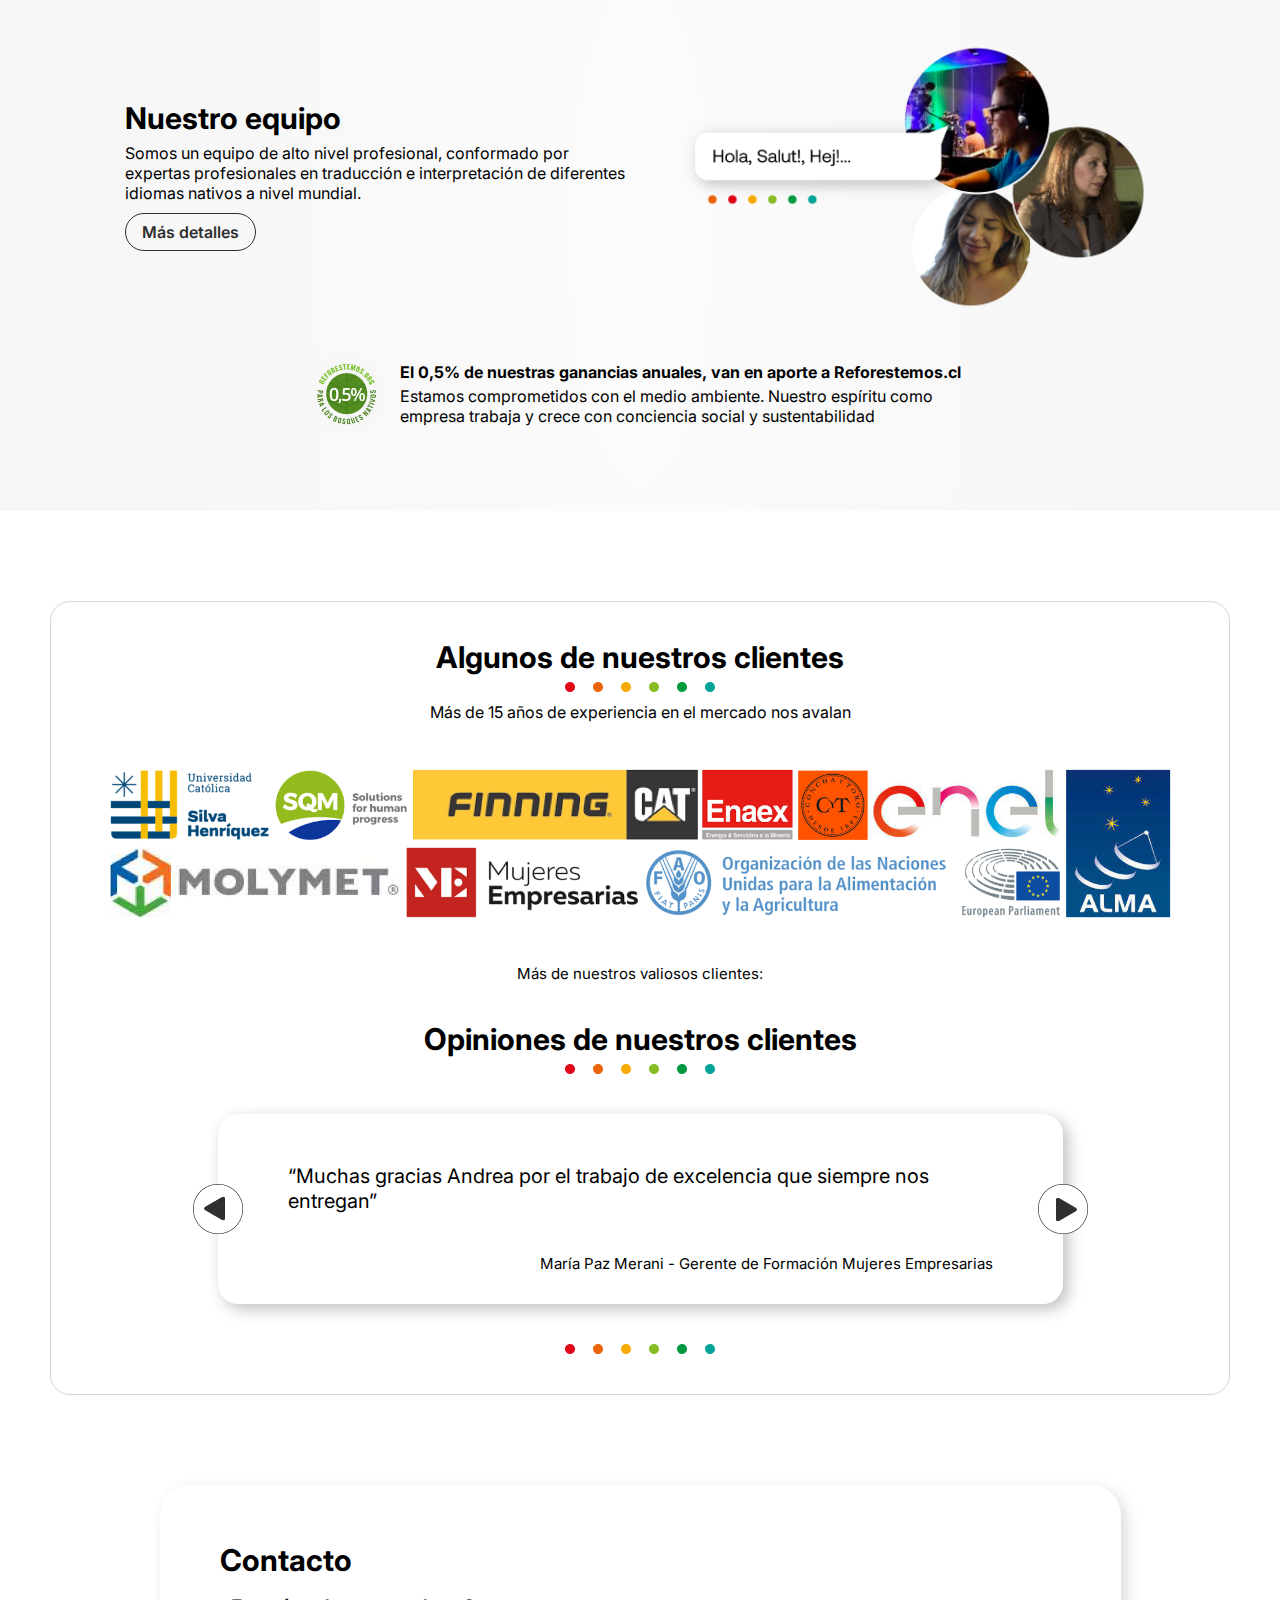
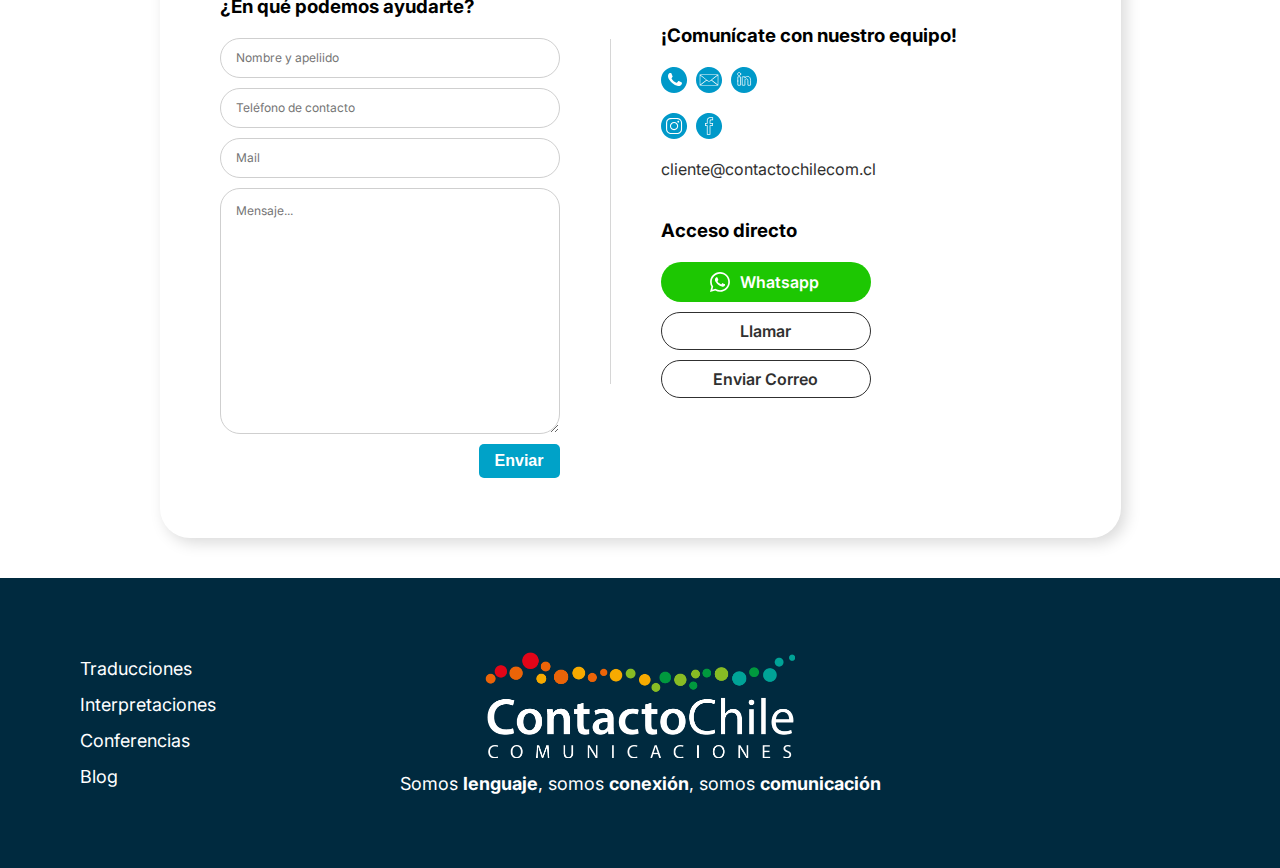
==== commit 255d6c79: "Cambio de logos" ====
--- a/index.html
+++ b/index.html
@@ -5,6 +5,7 @@
     <meta http-equiv="X-UA-Compatible" content="IE=edge">
     <meta name="viewport" content="width=device-width, initial-scale=1.0">
     <link rel="stylesheet" href="estilos.css">
+    <link rel="icon" type="image/png" href="img/favicon.png" />
     <title>TRADUCCIÓN E INTERPRETACIÓN</title>
 </head>
 <body>
@@ -99,9 +100,7 @@
                 <img src="img/puntos_2.png" alt="">
                 <p>Más de 15 años de experiencia en el mercado nos avalan</p>
             </div>
-            <div class="banner_cliente">
-
-            </div>
+            <img src="img/logos_desktop.png" alt="" class="logos-clientes">
             <p>Más de nuestros valiosos clientes:</p>
 
             <div class="section_titulo">
--- a/estilos.css
+++ b/estilos.css
@@ -384,12 +384,9 @@
     padding: 40px;
 }
 
-.banner_cliente{
-    width: 845px;
-    height: 600px;
-    background-image: url(img/logos_desktop.png);
-    background-size: cover;
-    border-radius: 20px;
+.logos-clientes{
+    width: 100%;
+
 }
 
 .clientes_container>p{
@@ -451,11 +448,6 @@
     color: #ADADAD;
 
 }
-
-.clientes_container>img{
-    width: 75px;
-}
-
 
 .form_container{
     display: flex;
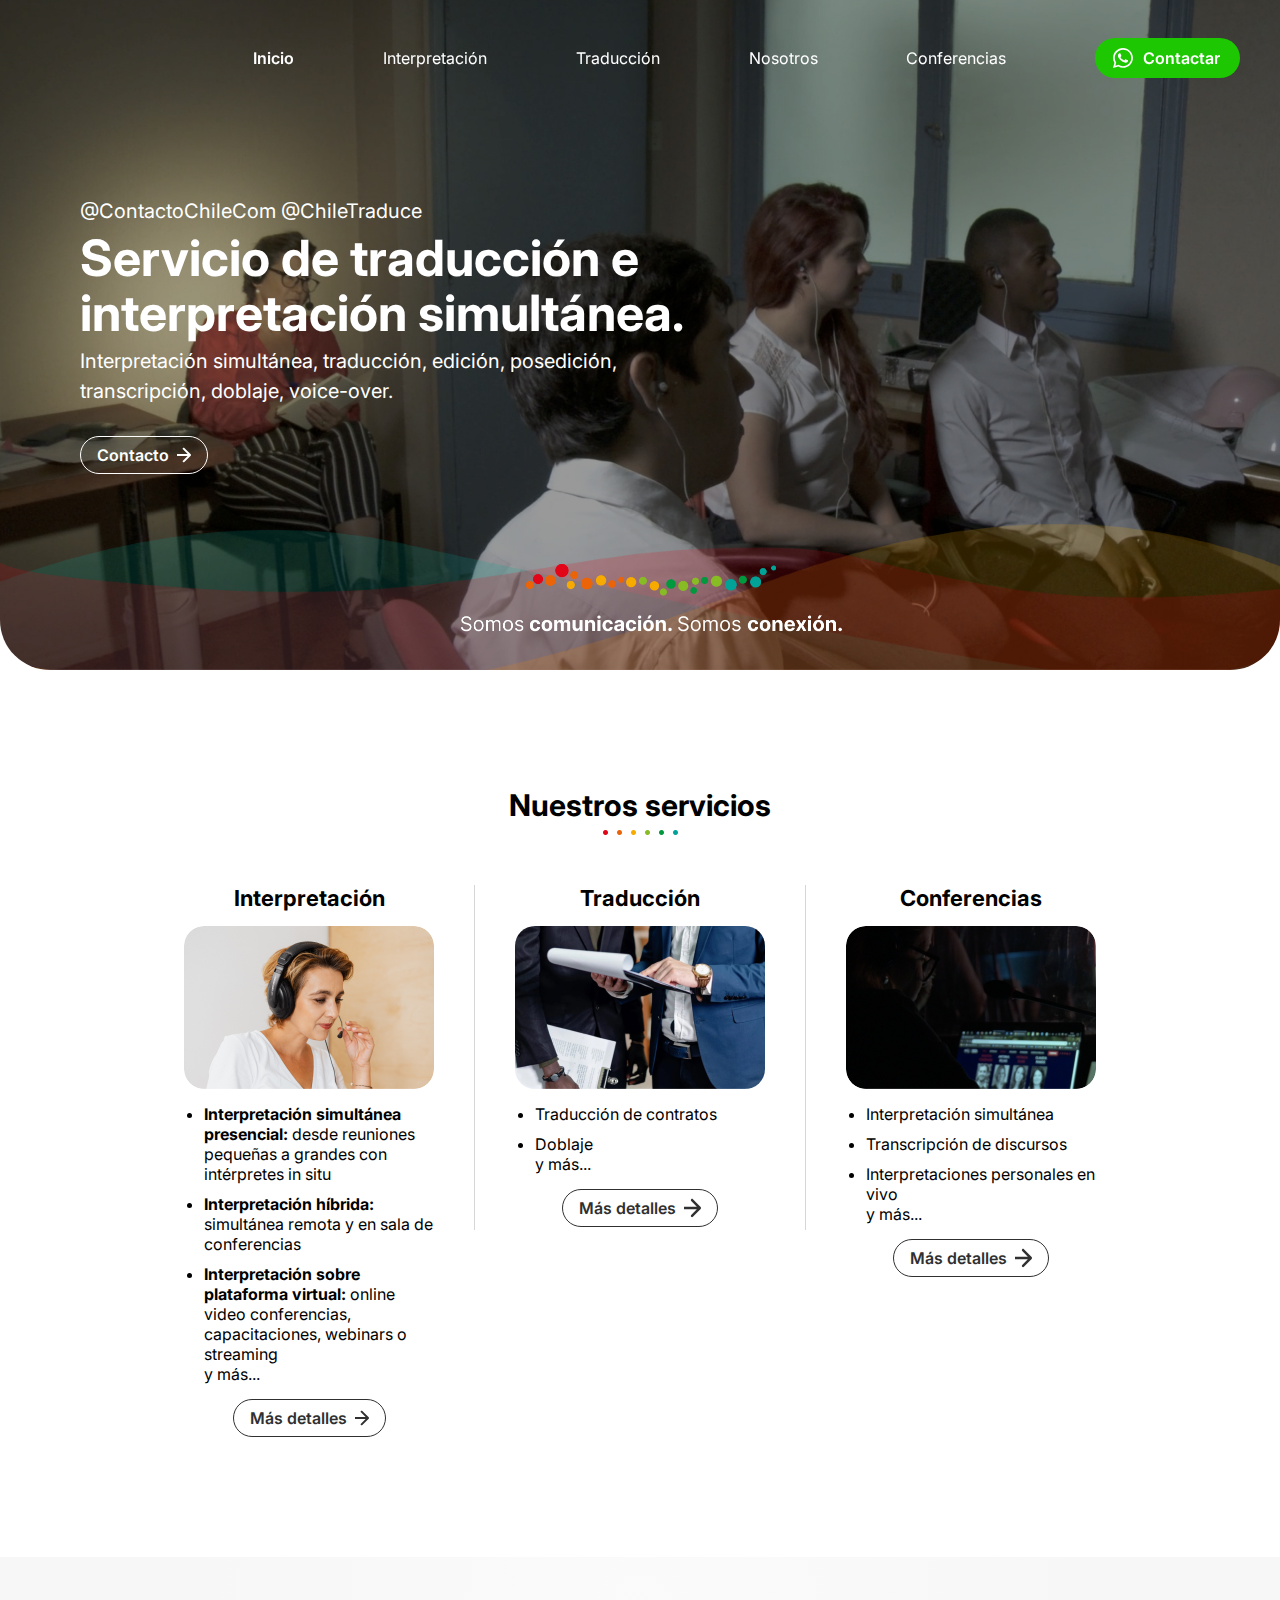
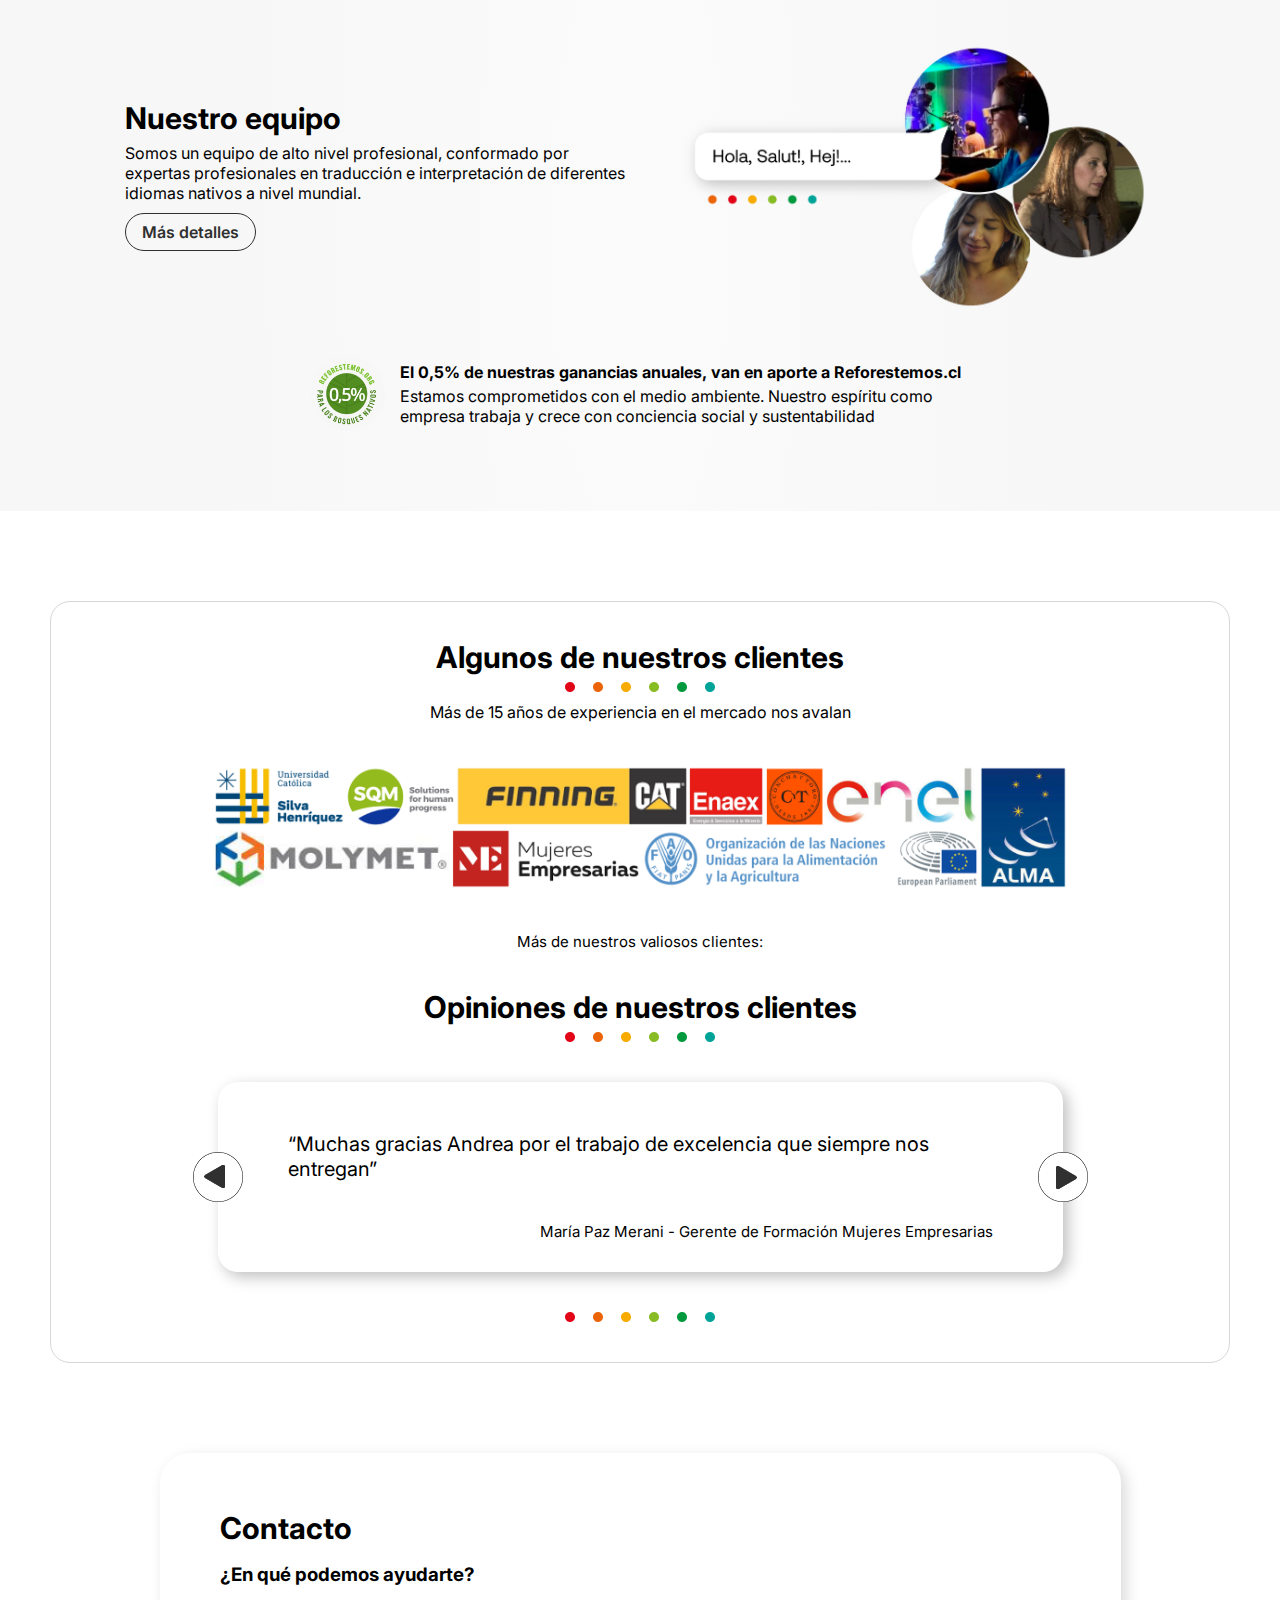
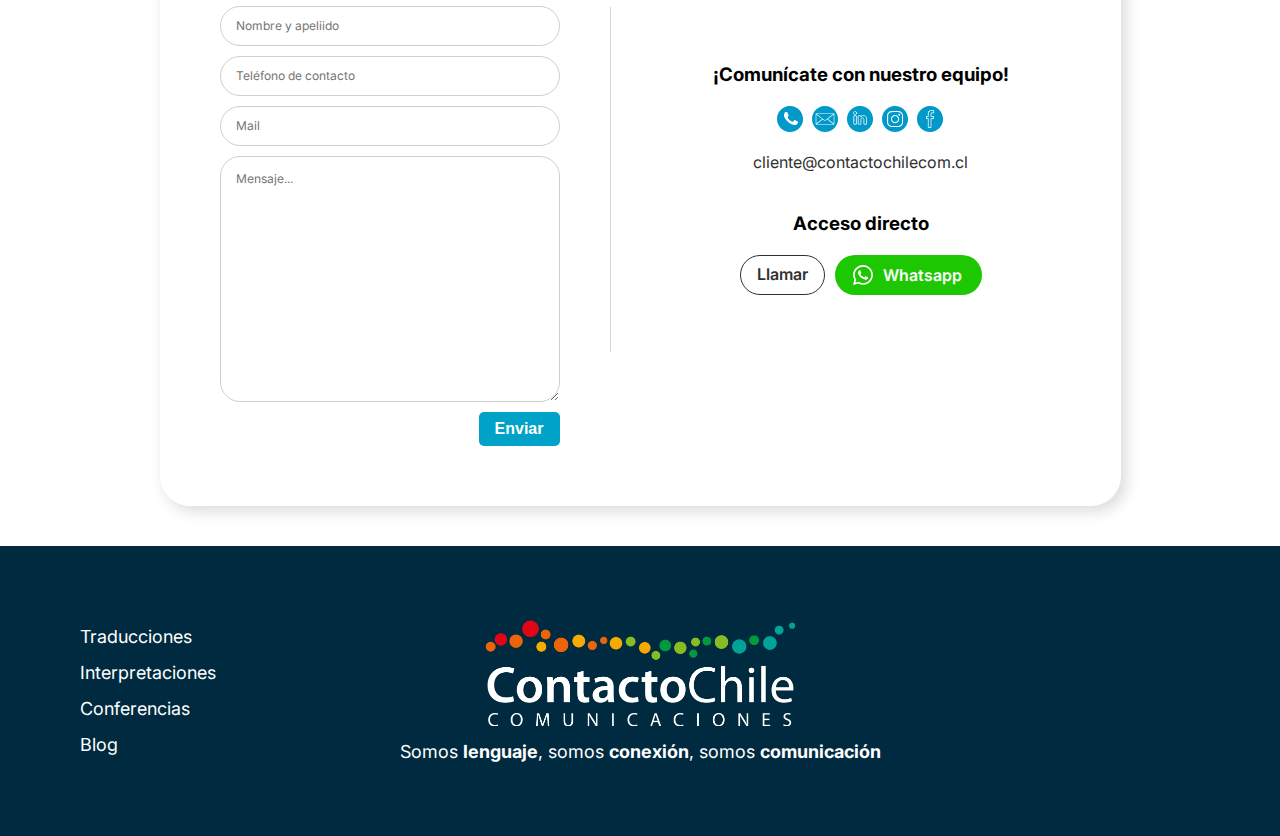
==== commit 56f2f53c: "mejora en contacto" ====
--- a/index.html
+++ b/index.html
@@ -140,8 +140,6 @@
                             <a href="callto:+56999793376" target="_blank"><img src="img/icon-call.svg" alt=""></a>
                             <a href="mailto:andrea@contactochilecom.cl" target="_blank"><img src="img/icon-email.svg" alt=""></a>
                             <a href="https://www.linkedin.com/company/contactochile/" target="_blank"><img src="img/icon-linkedin.svg" alt=""></a>
-                        </div>                        
-                        <div class="row_redes-sociales">
                             <a href="https://www.instagram.com/contactochilecom/" target="_blank"><img src="img/icon-instagram.svg" alt=""></a>
                             <a href="https://web.facebook.com/ChileTraduce?_rdc=1&_rdr" target="_blank"><img src="img/icon-facebook.svg" alt=""></a>
                         </div>
@@ -153,7 +151,6 @@
                     <div class="content">
                         <a href="https://api.whatsapp.com/send?phone=56999793376&text=Hola+ContactoChile+Comunicaciones" class="btn btn-contacto"><img src="img/whatsapp.svg" alt="">Whatsapp</a>
                         <a href="callto:+56999793376" class="btn btn-terciary">Llamar</a>
-                        <a href="" class="btn btn-terciary">Enviar Correo</a>
                     </div>
                 </div>
             </div>
--- a/estilos.css
+++ b/estilos.css
@@ -386,7 +386,7 @@
 
 .logos-clientes{
     width: 100%;
-
+    max-width: 880px;
 }
 
 .clientes_container>p{
@@ -509,8 +509,14 @@
     flex-direction: column;
     gap: 40px;
     width: 400px;
-}
-
+    align-items: center;
+}
+
+.contactos_container, .contactos_container>.container, .row_redes-sociales, .row_redes-sociales a, .acceso-directo_container{
+    align-items: center;
+    justify-content: center;
+    text-align: center;
+}
 
 form>.content{
     display: flex;
@@ -540,12 +546,12 @@
     text-decoration: none;
     color: #303030;
     align-items: center;
+    justify-content: center;
 }
 
 .acceso-directo_container>.content{
-    width: 210px;
-    display: flex;
-    flex-direction: column;
+    display: flex;
+    flex-direction: row-reverse;
     gap: 10px;
 }
 
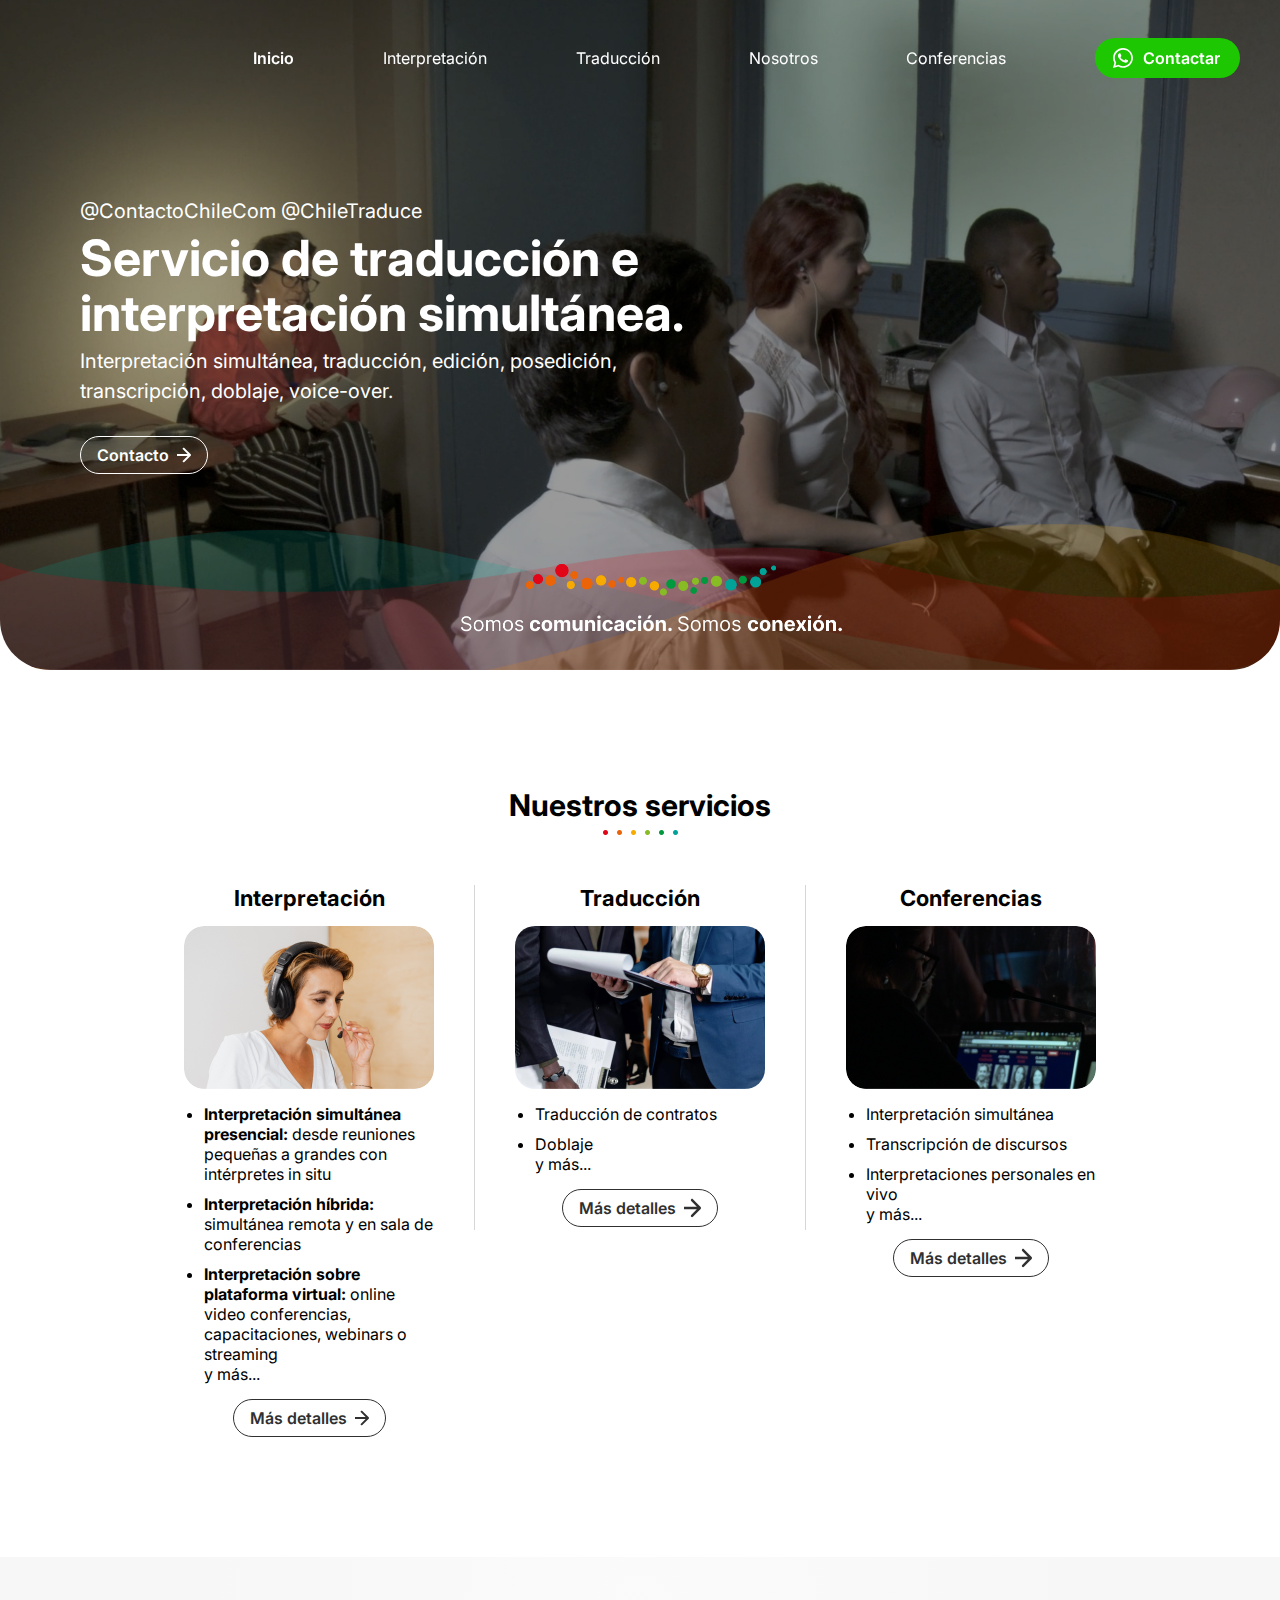
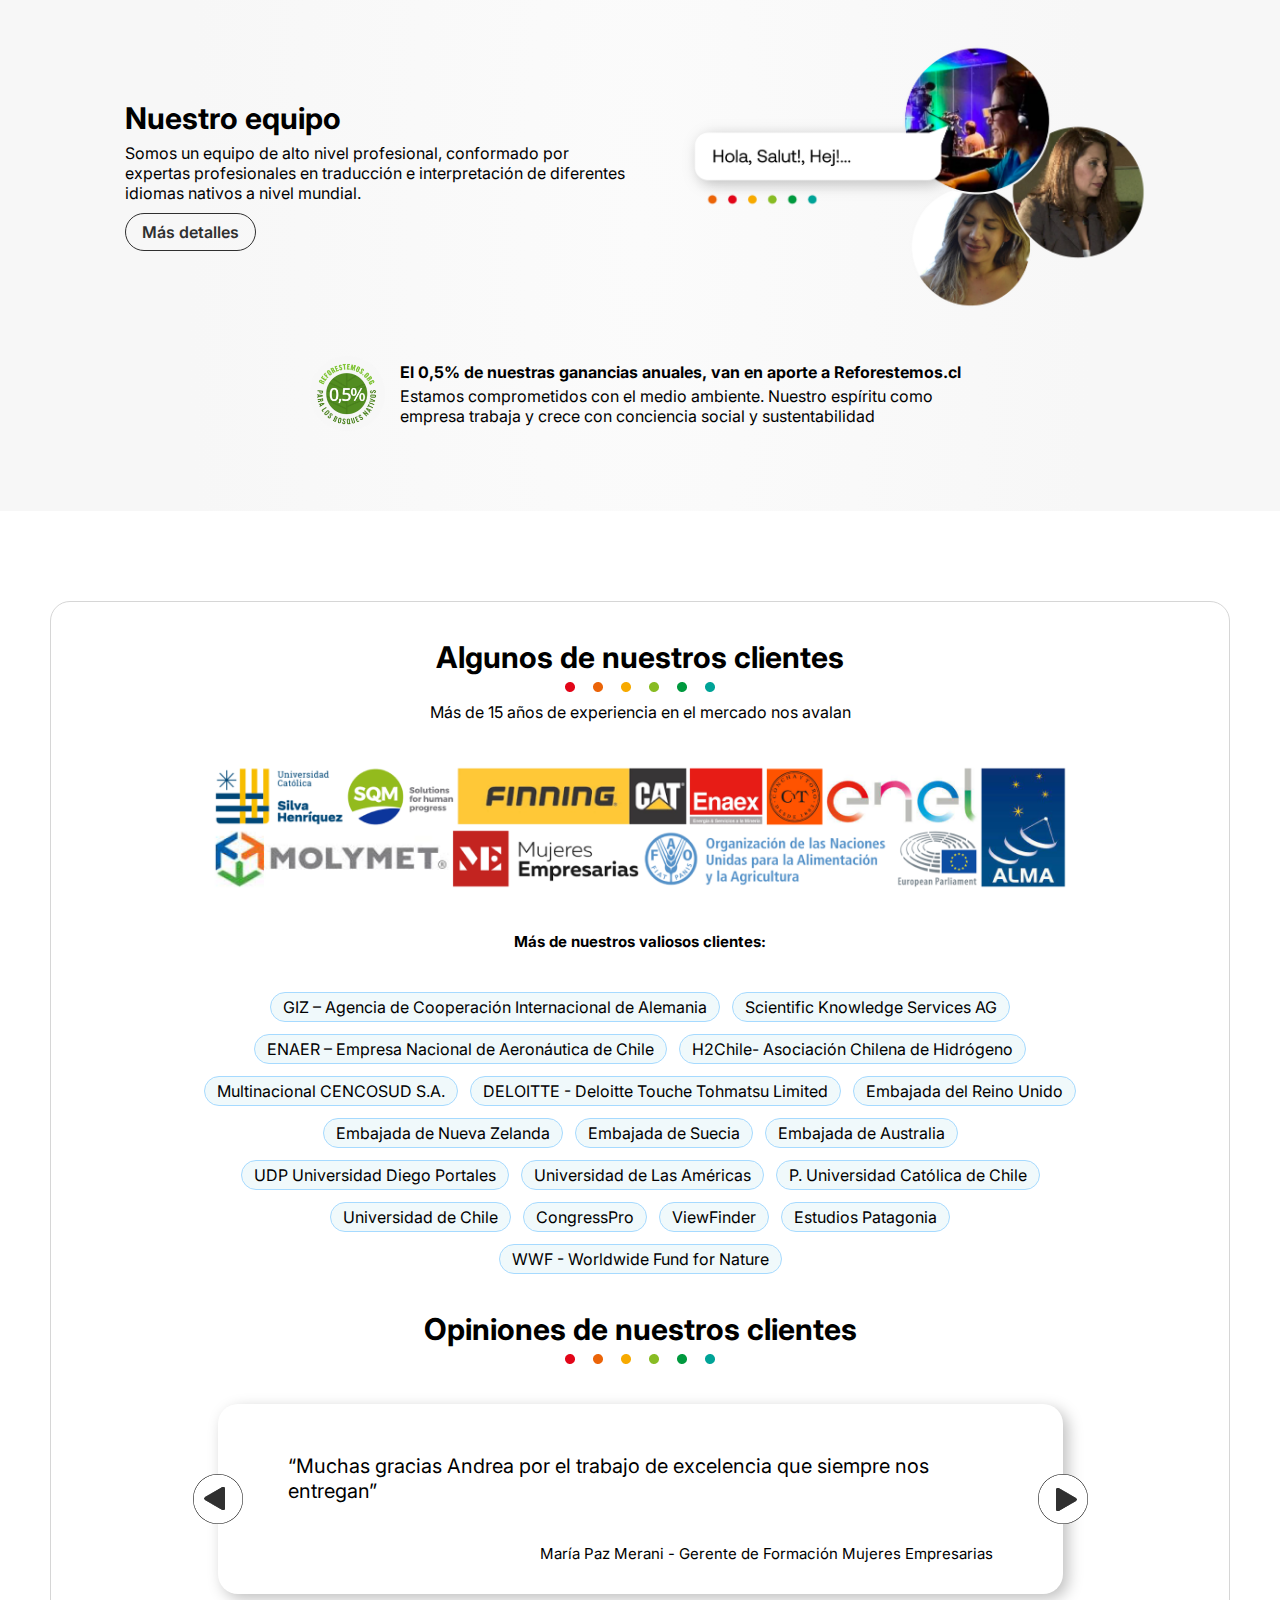
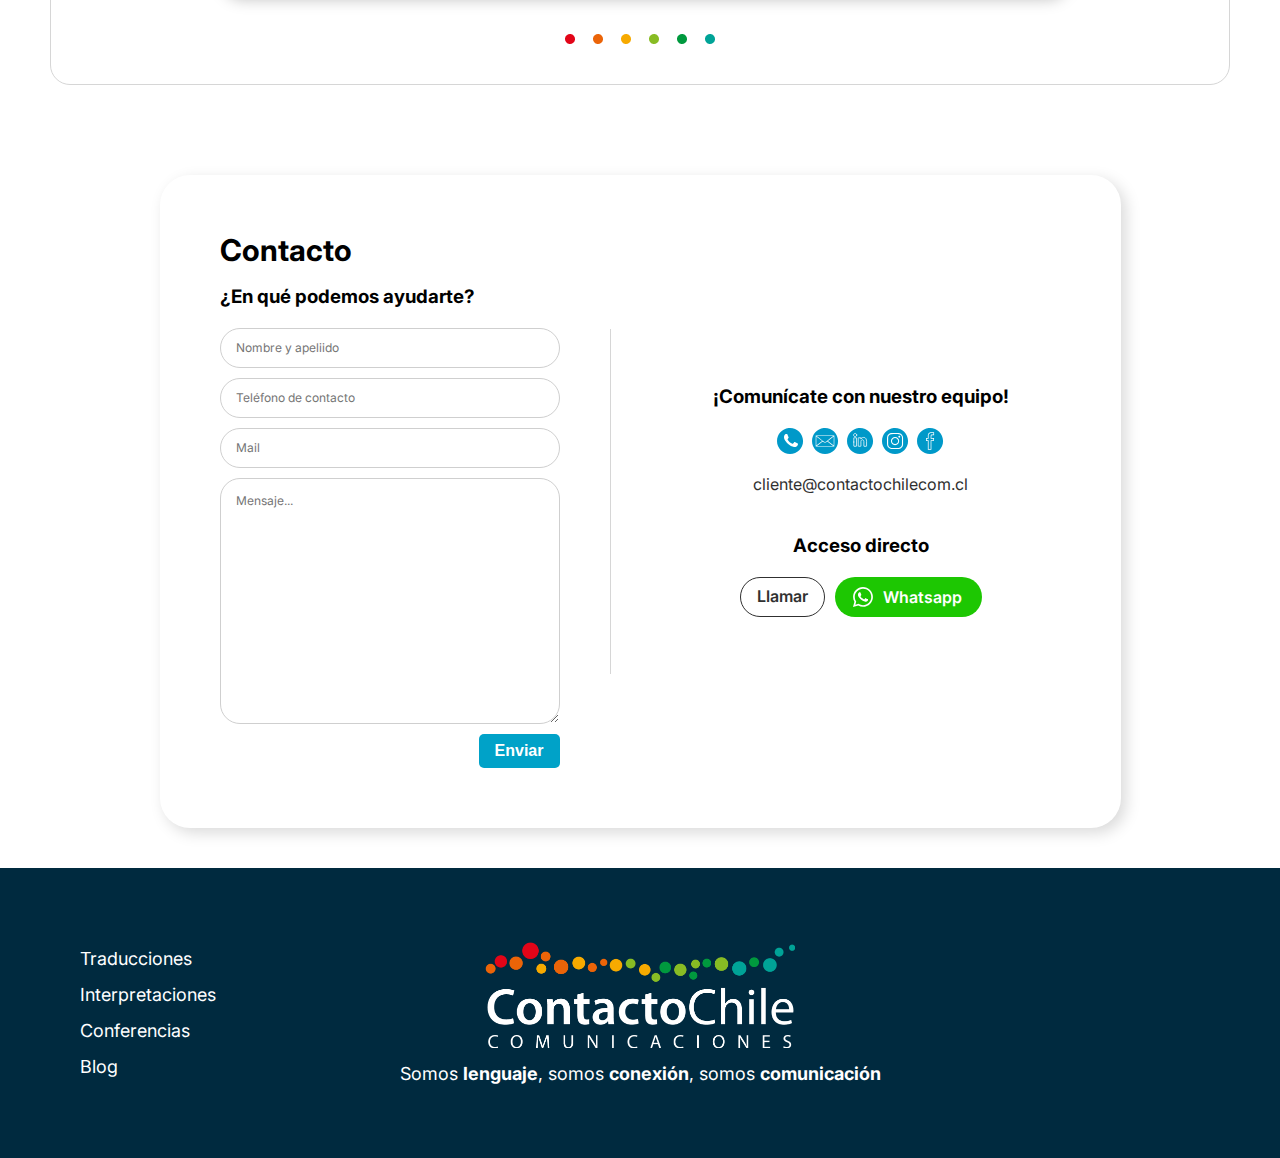
==== commit 1c327b3e: "Clientes" ====
--- a/index.html
+++ b/index.html
@@ -101,7 +101,29 @@
                 <p>Más de 15 años de experiencia en el mercado nos avalan</p>
             </div>
             <img src="img/logos_desktop.png" alt="" class="logos-clientes">
-            <p>Más de nuestros valiosos clientes:</p>
+            
+            <p><b>Más de nuestros valiosos clientes:</b></p>
+
+            <div class="clientes">
+                <p>GIZ – Agencia de Cooperación Internacional de Alemania</p>
+                <p>Scientific Knowledge Services AG</p>
+                <p>ENAER – Empresa Nacional de Aeronáutica de Chile</p>
+                <p>H2Chile- Asociación Chilena de Hidrógeno</p>
+                <p>Multinacional CENCOSUD S.A.</p>
+                <p>DELOITTE - Deloitte Touche Tohmatsu Limited</p>
+                <p>Embajada del Reino Unido</p>
+                <p>Embajada de Nueva Zelanda</p>
+                <p>Embajada de Suecia</p>
+                <p>Embajada de Australia</p>
+                <p>UDP Universidad Diego Portales</p>
+                <p>Universidad de Las Américas</p>
+                <p>P. Universidad Católica de Chile</p>
+                <p>Universidad de Chile</p>
+                <p>CongressPro</p>
+                <p>ViewFinder</p>
+                <p>Estudios Patagonia</p>
+                <p>WWF  - Worldwide Fund for Nature</p>
+            </div>
 
             <div class="section_titulo">
                 <h2>Opiniones de nuestros clientes</h2>
--- a/estilos.css
+++ b/estilos.css
@@ -69,6 +69,24 @@
     line-height: 30px;
 }
 
+
+.clientes{
+    width: 100%;
+    max-width: 880px;
+    display: flex;
+    flex-wrap: wrap;
+    justify-content: center;
+    gap: 12px;
+}
+
+.clientes>p{
+    background: #f0f9fb;
+    border-radius: 20px;
+    padding: 4px 12px;
+    text-align: center;
+    border: 1px solid #a6daff;
+}
+
 .navbar_container{
     width: 1300px;
     display: flex;
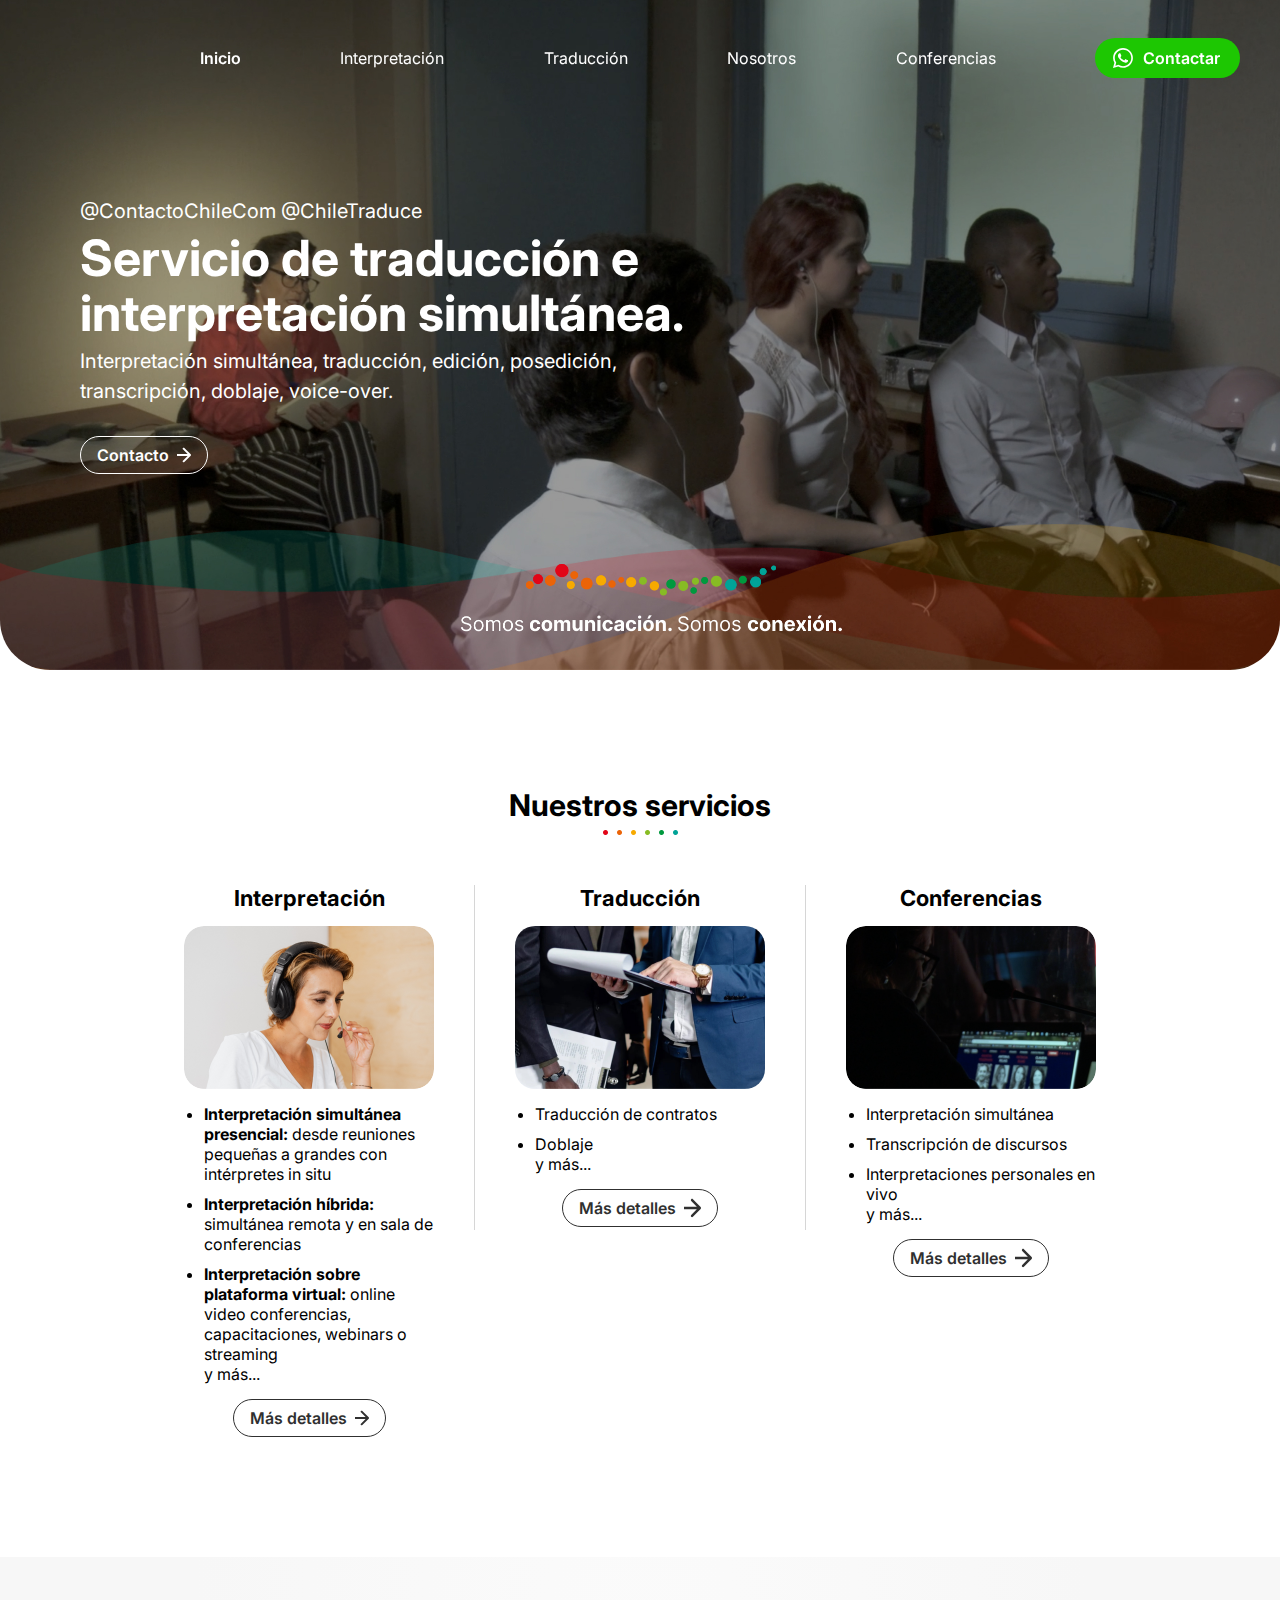
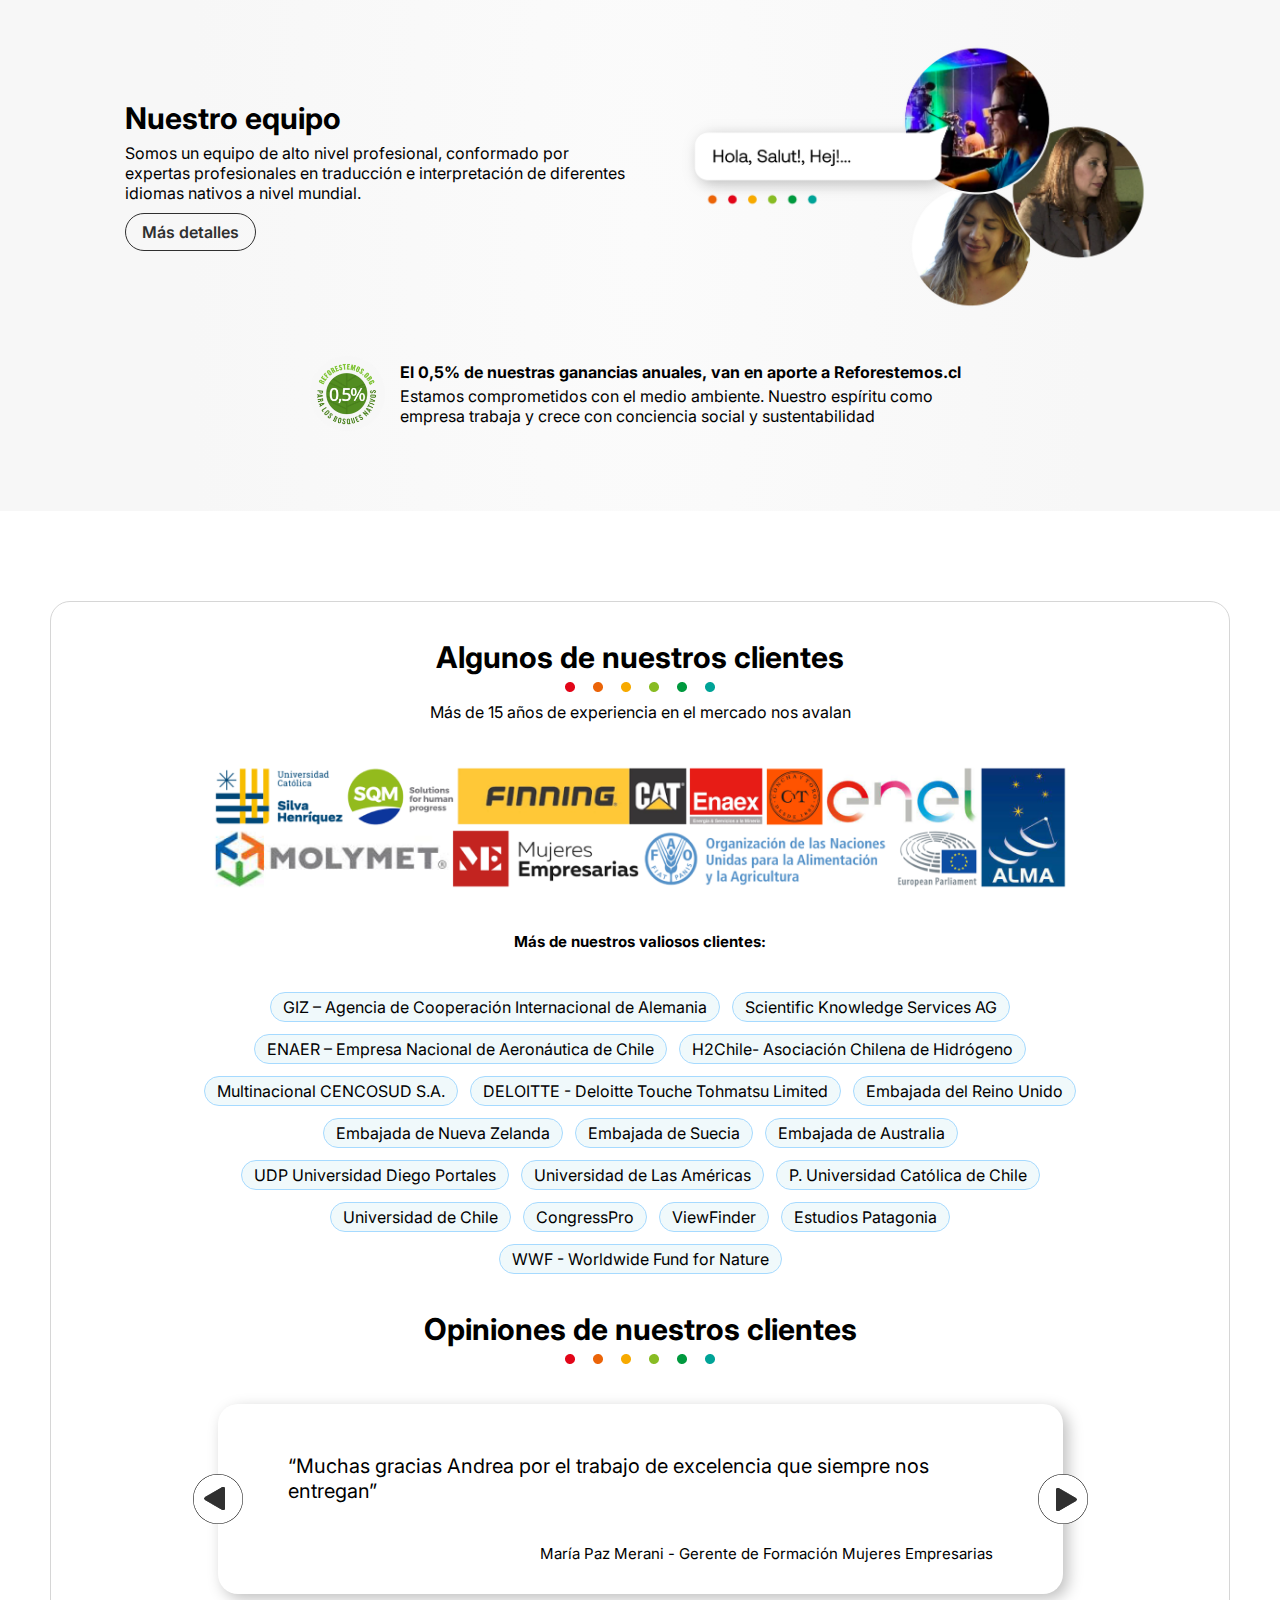
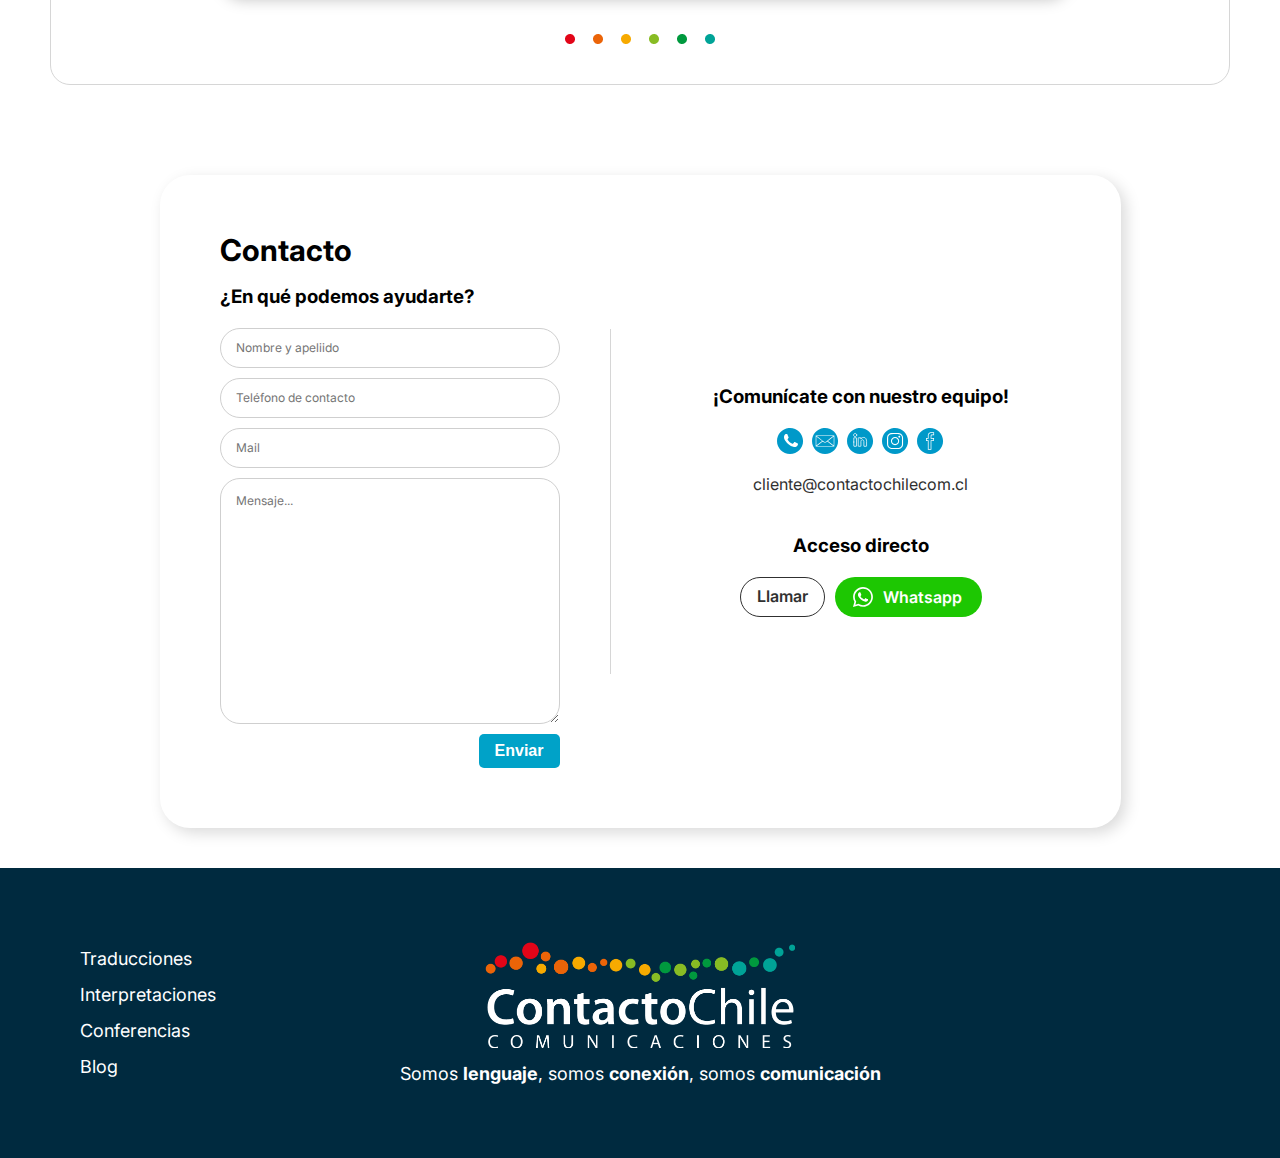
==== commit a3afca97: "Navbar" ====
--- a/index.html
+++ b/index.html
@@ -5,22 +5,29 @@
     <meta http-equiv="X-UA-Compatible" content="IE=edge">
     <meta name="viewport" content="width=device-width, initial-scale=1.0">
     <link rel="stylesheet" href="estilos.css">
+    <link rel="stylesheet" href="navbar.css">
     <link rel="icon" type="image/png" href="img/favicon.png" />
     <title>TRADUCCIÓN E INTERPRETACIÓN</title>
 </head>
 <body>
    
-    <header id="mainHeader">
-        <div class="navbar_container">
+    <header id="mainHeader-index">
+        <div id="navbar_container" class="navbar_container">
             <img src="img/logo_bg-negro.gif" alt="">
-            <div class="navbar_opciones">
-                <a href="index.html" class="navbar_item navbar_active">Inicio</a>
-                <a href="interpretacion.html" class="navbar_item">Interpretación</a>
-                <a href="traduccion.html" class="navbar_item ">Traducción</a>
-                <a href="nosotros.html" class="navbar_item">Nosotros</a>
-                <a href="conferencias.html" class="navbar_item">Conferencias</a>
+            <button id="menu-btn" class="hamburger-index">
+                <span></span>
+                <span></span>
+                <span></span>
+            </button>
+            <div class="navbar_opciones">   
+                <a href="index.html" class="navbar_item-index navbar_active">Inicio</a>
+                <a href="interpretacion.html" class="navbar_item-index">Interpretación</a>
+                <a href="traduccion.html" class="navbar_item-index ">Traducción</a>
+                <a href="nosotros.html" class="navbar_item-index">Nosotros</a>
+                <a href="conferencias.html" class="navbar_item-index">Conferencias</a>
                 <a href="https://api.whatsapp.com/send?phone=56999793376&text=Hola+ContactoChile+Comunicaciones" class="btn btn-contacto"><img src="img/whatsapp.svg" alt="">Contactar</a>
             </div>
+            
         </div>
     </header>
 
@@ -101,7 +108,7 @@
                 <p>Más de 15 años de experiencia en el mercado nos avalan</p>
             </div>
             <img src="img/logos_desktop.png" alt="" class="logos-clientes">
-            
+
             <p><b>Más de nuestros valiosos clientes:</b></p>
 
             <div class="clientes">
@@ -191,6 +198,29 @@
             <a href="">Blog</a>
         </div>
     </footer> 
+
+    <script>
+        document.getElementById("menu-btn").addEventListener("click", function() {
+            const navbarOpciones = document.querySelector(".navbar_opciones");
+            const mainHeader = document.getElementById("mainHeader-index");
+            const navbarBlack = document.getElementById("navbar_container");
+
+            navbarOpciones.classList.toggle("show");
+
+            if (navbarOpciones.classList.contains("show")) {
+                mainHeader.classList.add("header-open");
+            } else {
+                mainHeader.classList.remove("header-open");
+            }
+
+            if (navbarOpciones.classList.contains("show")) {
+                navbarBlack.classList.add("navbar-black");
+            } else {
+                navbarBlack.classList.remove("navbar-black");
+            }
+        });
+    </script>
+
     <script src="comentarios.js"></script>
     <script src="main.js"></script>
     <script src="contacto.js"></script>
--- a/estilos.css
+++ b/estilos.css
@@ -30,33 +30,6 @@
     gap: 40px;
 }
 
-#mainHeader {
-    position: fixed;
-    top: 0;
-    left: 0;
-    right: 0;
-    height: 115px;
-    z-index: 1000;
-    transition: height 0.3s ease, background-color 0.3s ease;
-  }
-  
-  /* Añade esta clase cuando se haga scroll */
-  .header-scrolled {
-    height: 60px !important;
-    background-color: #202020aa;
-    transition: height 0.3s ease, background-color 0.3s ease;
-  }
-  
-
-header{
-    position: absolute;
-    width: 100%;
-    display: flex;
-    justify-content: center;
-    top: 0;
-    z-index: 10;
-}
-
 h1{
     font-weight: 700;
     font-size: 50px;
@@ -87,53 +60,6 @@
     border: 1px solid #a6daff;
 }
 
-.navbar_container{
-    width: 1300px;
-    display: flex;
-    justify-content: space-between;
-    align-items: center;
-}
-
-.navbar_container>img{
-    height: 80px;
-}
-
-.navbar_opciones{
-    height: 115px;
-    width: 100%;
-    display: flex;
-    justify-content: space-between;
-    align-items: center;
-    padding: 40px;
-}
-
-.navbar_container-page{
-    width: 1300px;
-    height: 115px;
-    display: flex;
-    gap: 60px;
-    justify-content: flex-end;
-    align-items: center;
-    padding: 40px;
-
-}
-
-.navbar_container .navbar_item{
-    text-decoration: none;
-    color: white;
-    font-size: 16px;
-}
-
-.navbar_container-page .navbar_item{
-    text-decoration: none;
-    color: #303030;
-    font-size: 16px;
-}
-
-
-.navbar_active{
-    font-weight: 600;
-}
 
 .btn{
     padding: 8px 16px;
--- a/navbar.css
+++ b/navbar.css
@@ -0,0 +1,188 @@
+
+#mainHeader {
+    position: fixed;
+    top: 0;
+    left: 0;
+    right: 0;
+    height: 115px;
+    z-index: 1000;
+    background-color: white;
+    transition: height 0.3s ease, background-color 0.3s ease;
+  }
+
+  #mainHeader-index {
+    position: fixed;
+    top: 0;
+    left: 0;
+    right: 0;
+    height: 115px;
+    z-index: 1000;
+    transition: height 0.3s ease, background-color 0.3s ease;
+  }
+  
+  /* Añade esta clase cuando se haga scroll */
+  .header-scrolled {
+    height: 60px !important;
+    background-color: #202020aa;
+    transition: height 0.3s ease, background-color 0.3s ease;
+  }
+  
+
+header{
+    position: absolute;
+    width: 100%;
+    display: flex;
+    justify-content: center;
+    top: 0;
+    z-index: 10;
+}
+
+
+.navbar_container{
+    width: 1300px;
+    display: flex;
+    justify-content: space-between;
+    align-items: center;
+}
+
+.navbar_container>img, .navbar_container>a>img{
+    height: 60px;
+}
+
+.navbar_opciones{
+    height: 115px;
+    width: 100%;
+    display: flex;
+    justify-content: space-between;
+    align-items: center;
+    padding: 40px;
+}
+
+.navbar_container-page{
+    width: 1300px;
+    height: 115px;
+    display: flex;
+    gap: 60px;
+    justify-content: flex-end;
+    align-items: center;
+    padding: 40px;
+
+}
+
+.navbar_container .navbar_item-index{
+    text-decoration: none;
+    color: white;
+    font-size: 16px;
+}
+
+.navbar_container .navbar_item{
+    text-decoration: none;
+    color: #202020;
+    font-size: 16px;
+}
+
+.navbar_container-page .navbar_item{
+    text-decoration: none;
+    color: #303030;
+    font-size: 16px;
+}
+
+
+.navbar_active{
+    font-weight: 600;
+}
+
+.hamburger-index {
+    display: none;
+    flex-direction: column;
+    justify-content: space-between;
+    width: 30px;
+    height: 21px;
+    background: transparent;
+    border: none;
+    cursor: pointer;
+    padding: 0;
+    box-sizing: border-box;
+    margin-right: 10px;
+}
+
+.hamburger-index span {
+    width: 100%;
+    height: 3px;
+    background-color: #fafafa;
+    display: block;
+}
+
+.hamburger {
+    display: none;
+    flex-direction: column;
+    justify-content: space-between;
+    width: 30px;
+    height: 21px;
+    background: transparent;
+    border: none;
+    cursor: pointer;
+    padding: 0;
+    box-sizing: border-box;
+    margin-right: 10px;
+}
+
+.hamburger span {
+    width: 100%;
+    height: 3px;
+    background-color: #202020;
+    display: block;
+}
+
+@media (max-width: 980px) {
+    .hamburger {
+        display: flex;
+    }
+
+    .hamburger-index {
+        display: flex;
+    }
+
+    .navbar_opciones {
+        display: none;
+        flex-direction: column;
+        width: 100%;
+        height: 100vh;
+        position: absolute;
+        top: 100%;
+        left: 0;
+        background-color: #202020;
+        z-index: 10;
+    }
+
+    .navbar_item {
+        display: block;
+        width: 100%;
+        text-align: center;
+        padding: 10px 15px;
+        box-sizing: border-box;
+    }
+
+    .navbar_opciones.show {
+        display: flex;
+        justify-content: center;
+        align-items: center;
+        gap: 25px;
+    }
+
+    #mainHeader .header-open{
+        background-color: #fff !important;
+    }
+
+    #mainHeader .navbar_opciones{
+        background-color: white;
+    }
+
+    #mainHeader-index>.navbar-black{
+        background-color: #202020 !important;
+    }
+
+    #mainHeader-index .navbar_opciones{
+        background-color: #202020;
+    }
+}
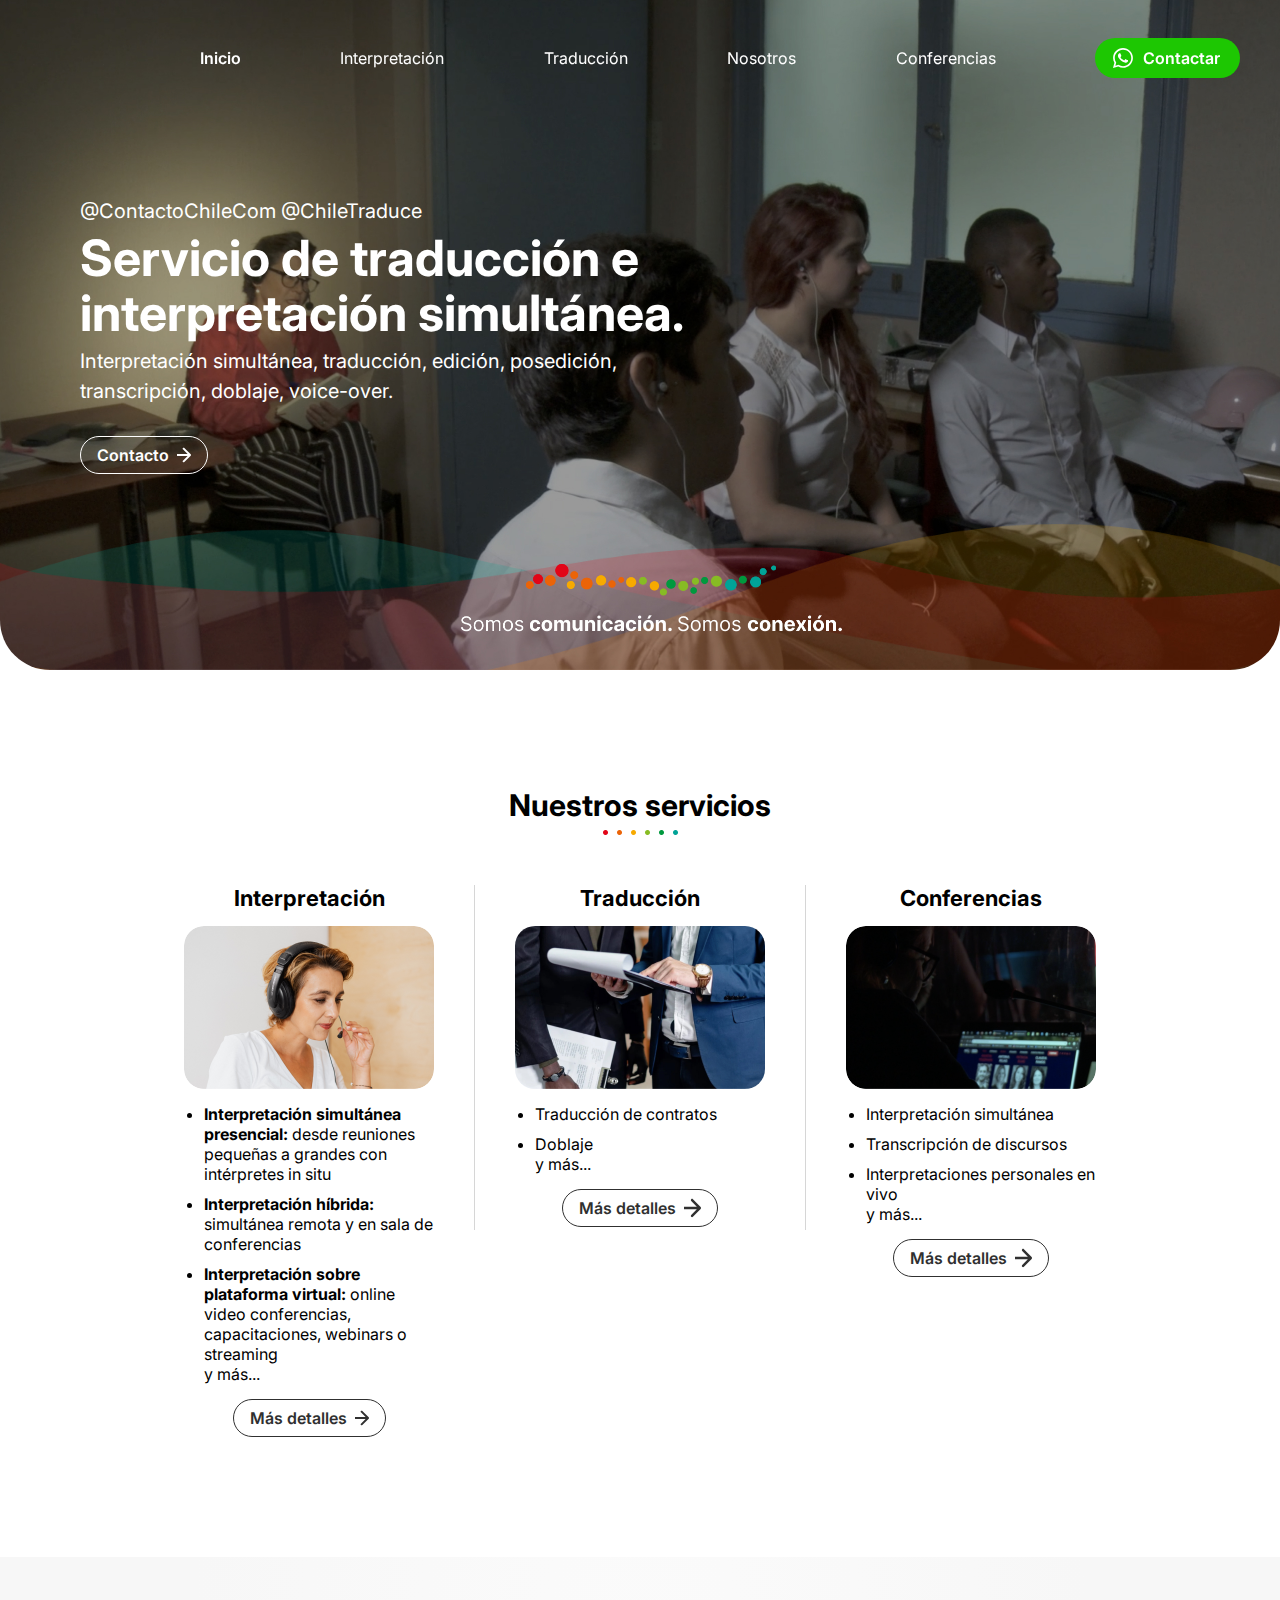
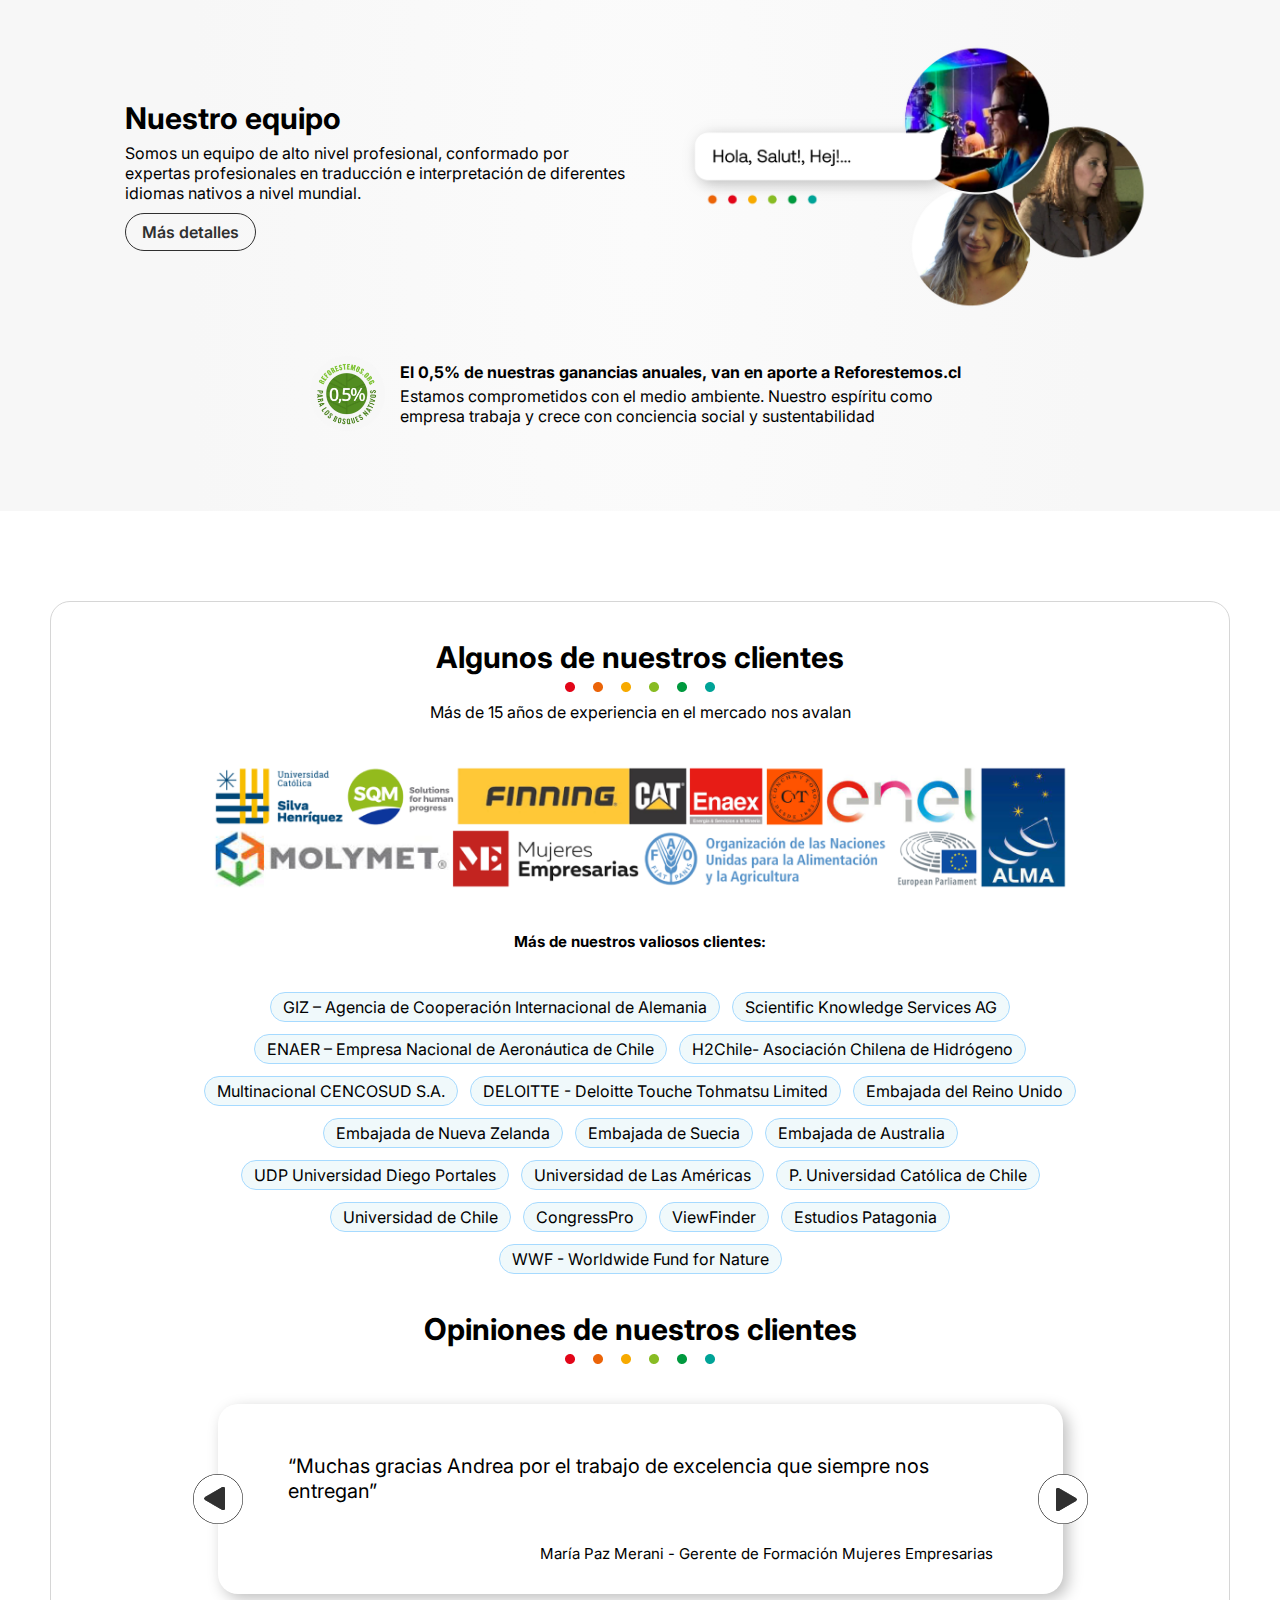
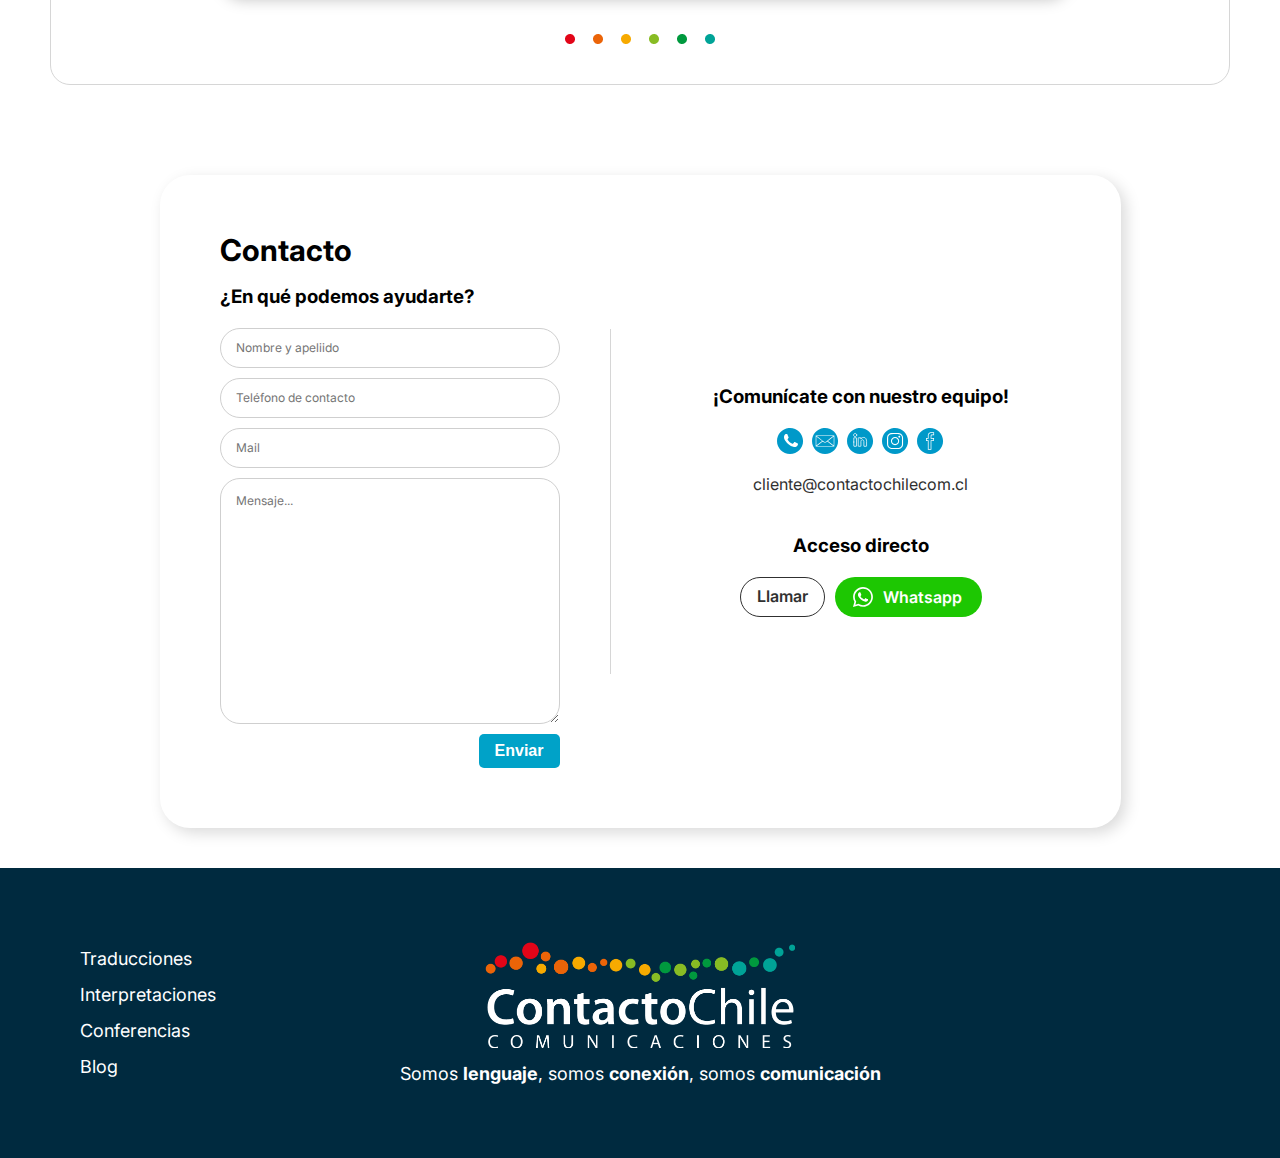
==== commit 930a8fcd: "mejora en navbar" ====
--- a/index.html
+++ b/index.html
@@ -204,21 +204,22 @@
             const navbarOpciones = document.querySelector(".navbar_opciones");
             const mainHeader = document.getElementById("mainHeader-index");
             const navbarBlack = document.getElementById("navbar_container");
+            const hamburgerBtn = document.querySelector(".hamburger-index"); // Seleccionamos el botón
 
             navbarOpciones.classList.toggle("show");
+            
+            // Cambio del icono de hamburguesa a "X" y viceversa
+            hamburgerBtn.classList.toggle("x");
 
             if (navbarOpciones.classList.contains("show")) {
                 mainHeader.classList.add("header-open");
+                navbarBlack.classList.add("navbar-black");
             } else {
                 mainHeader.classList.remove("header-open");
-            }
-
-            if (navbarOpciones.classList.contains("show")) {
-                navbarBlack.classList.add("navbar-black");
-            } else {
                 navbarBlack.classList.remove("navbar-black");
-            }
+            } 
         });
+
     </script>
 
     <script src="comentarios.js"></script>
@@ -227,4 +228,5 @@
 
 
 </body>
-</html>+</html>
+
--- a/navbar.css
+++ b/navbar.css
@@ -104,6 +104,7 @@
     padding: 0;
     box-sizing: border-box;
     margin-right: 10px;
+    position: relative;
 }
 
 .hamburger-index span {
@@ -125,6 +126,7 @@
     padding: 0;
     box-sizing: border-box;
     margin-right: 10px;
+    position: relative;
 }
 
 .hamburger span {
@@ -133,6 +135,50 @@
     background-color: #202020;
     display: block;
 }
+
+.hamburger-index span {
+    transition: transform 0.3s ease, opacity 0.3s ease;
+}
+/* Ocultar la línea del medio cuando se convierta en "X" */
+.hamburger-index.x span:nth-child(2) {
+    opacity: 0;
+    transform: translateY(9px);  /* Agregado para mejorar la transición */
+}
+
+/* Rotar la línea de arriba y la línea de abajo para formar la "X" */
+.hamburger-index.x span:nth-child(1) {
+    transform: translateY(9px) rotate(45deg);
+}
+
+.hamburger-index.x span:nth-child(3) {
+    transform: translateY(-9px) rotate(-45deg);
+}
+
+.hamburger span {
+    width: 100%;
+    height: 3px;
+    background-color: #202020;
+    display: block;
+}
+
+.hamburger span {
+    transition: transform 0.3s ease, opacity 0.3s ease;
+}
+/* Ocultar la línea del medio cuando se convierta en "X" */
+.hamburger.x span:nth-child(2) {
+    opacity: 0;
+    transform: translateY(9px);  /* Agregado para mejorar la transición */
+}
+
+/* Rotar la línea de arriba y la línea de abajo para formar la "X" */
+.hamburger.x span:nth-child(1) {
+    transform: translateY(9px) rotate(45deg);
+}
+
+.hamburger.x span:nth-child(3) {
+    transform: translateY(-9px) rotate(-45deg);
+}
+
 
 @media (max-width: 980px) {
     .hamburger {
